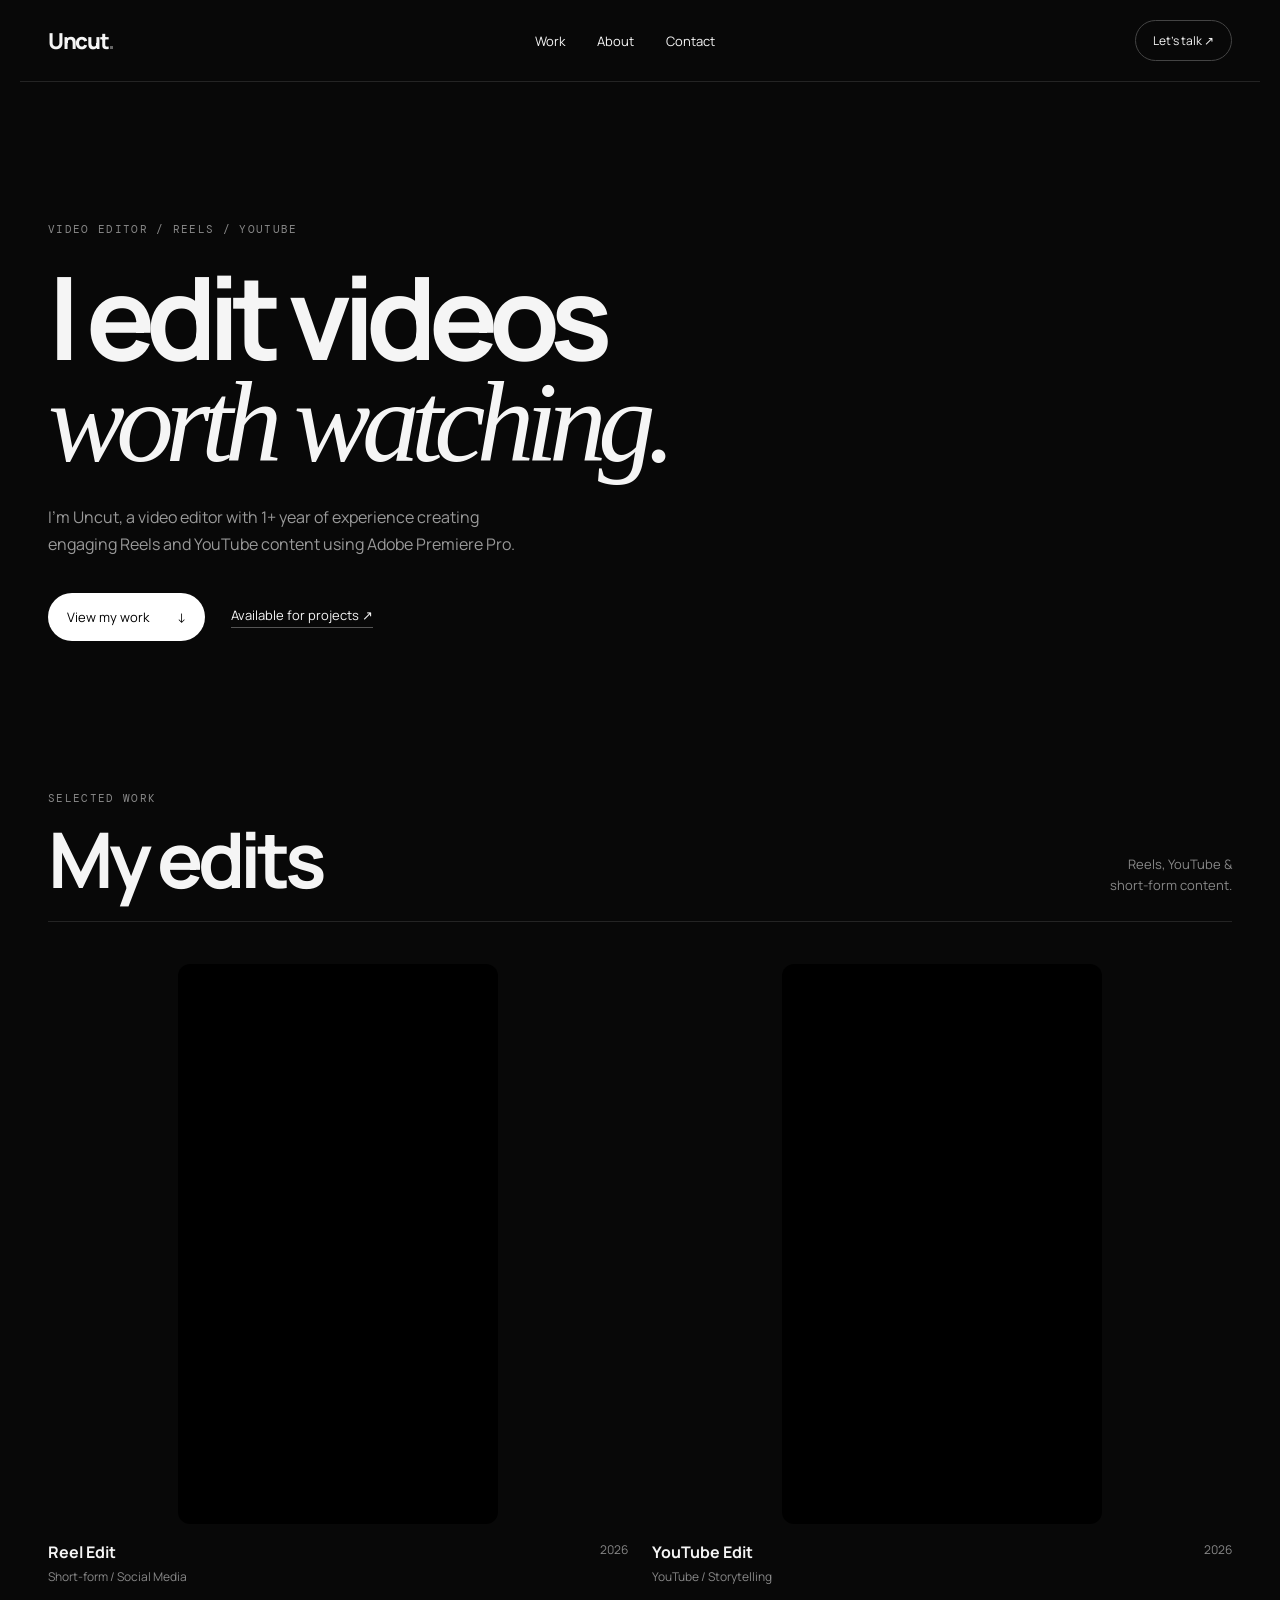
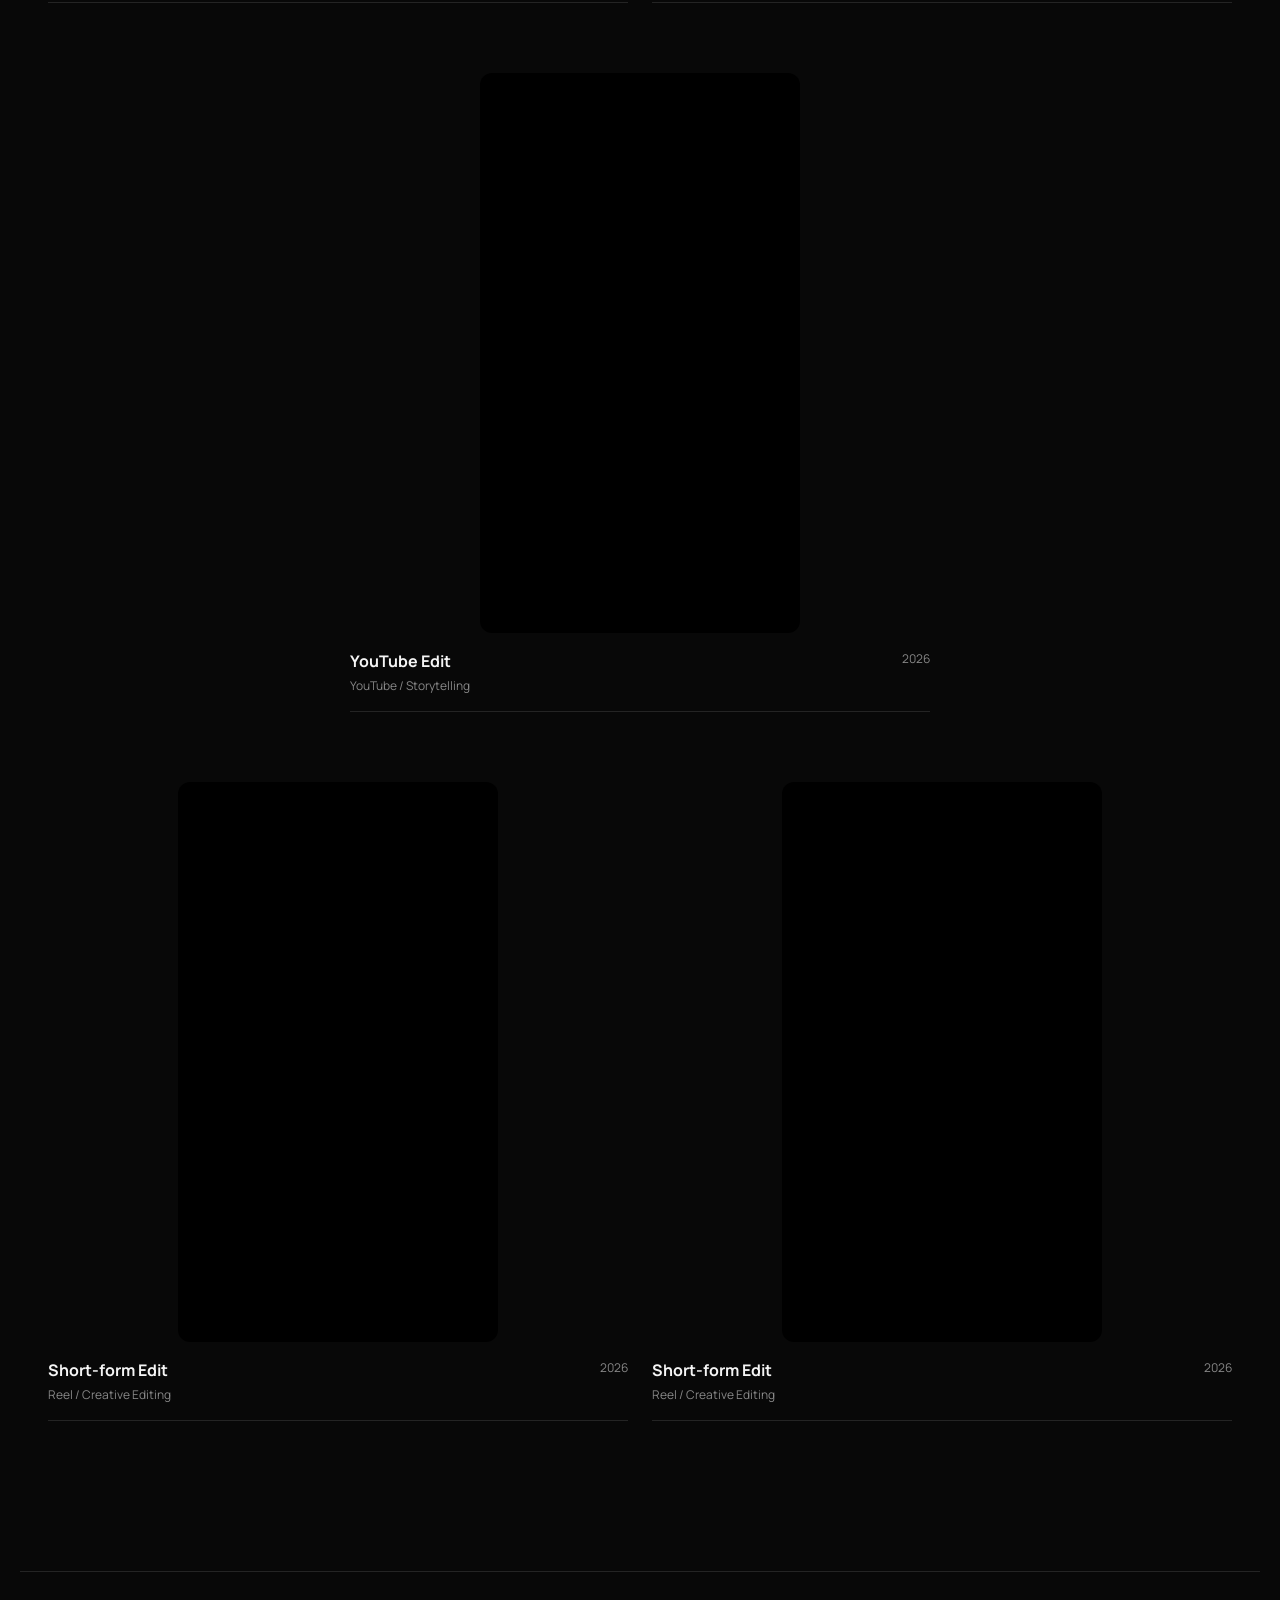
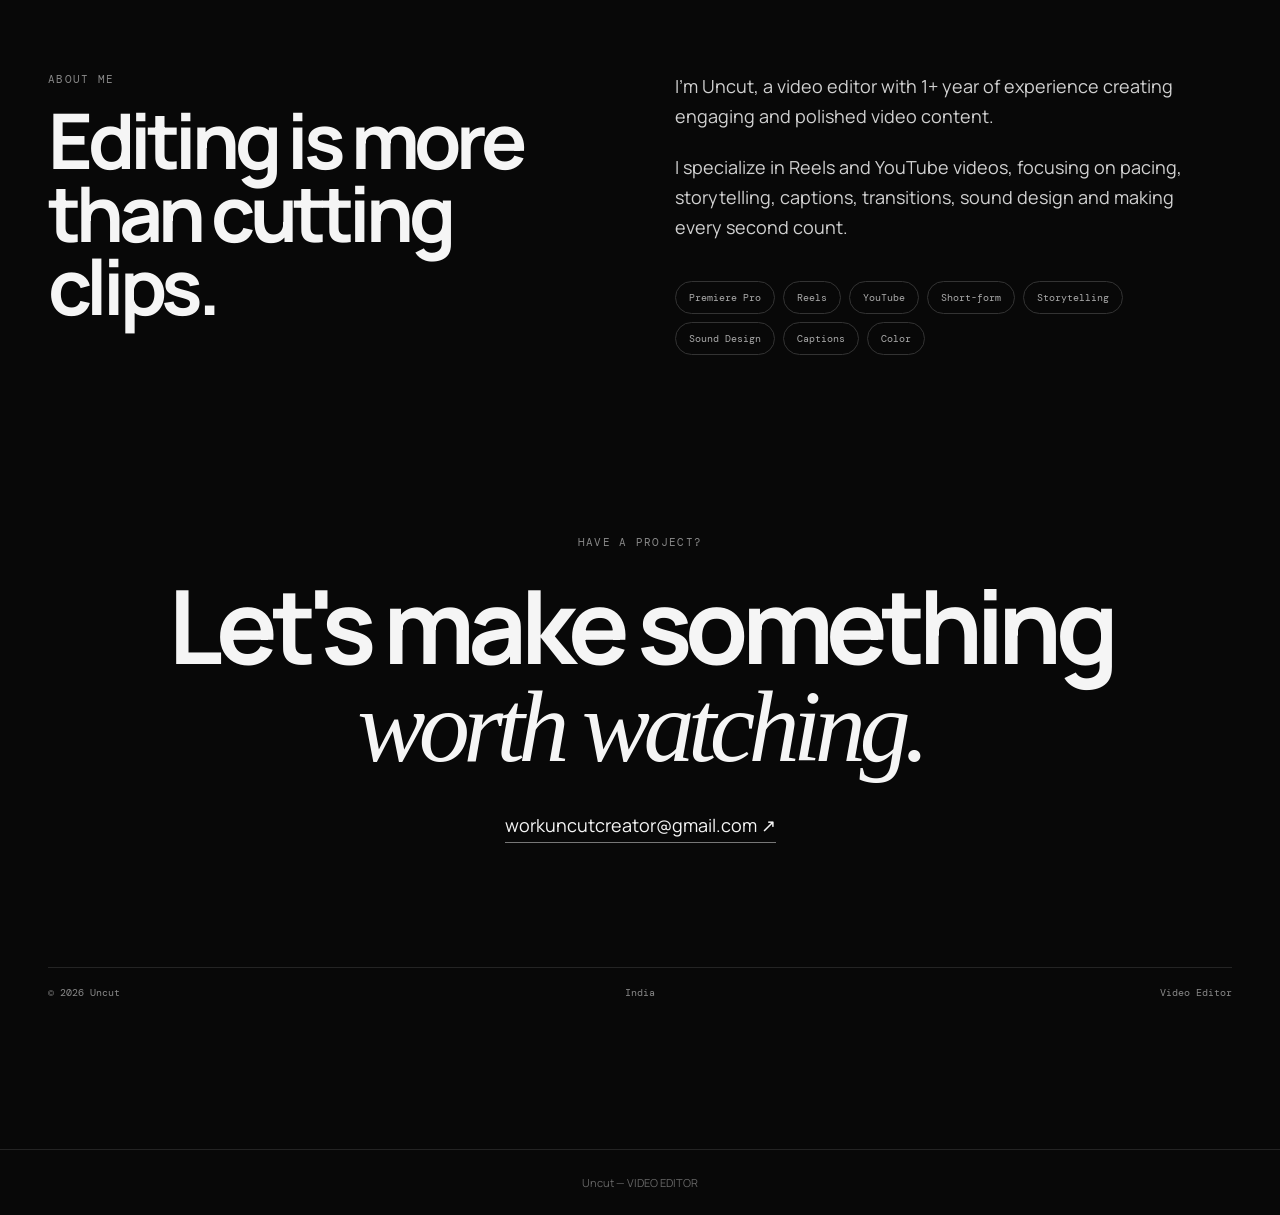
==== index.html @ a807d84c "Update index.html" ====
<!DOCTYPE html>
<html lang="en">
<head>
  <meta charset="UTF-8">
  <meta name="viewport" content="width=device-width, initial-scale=1.0">

  <meta
    name="description"
    content="Uncut — Video Editor specializing in Reels and YouTube content."
  >

  <meta name="theme-color" content="#080808">

  <title>Yash — Video Editor</title>

  <link rel="stylesheet" href="style.css">

  <!-- Fonts -->
  <link
    href="https://fonts.googleapis.com/css2?family=DM+Mono:wght@400;500&family=Manrope:wght@400;500;600;700;800&display=swap"
    rel="stylesheet"
  >
</head>

<body>

  <!-- =========================
       NAVIGATION
  ========================== -->

  <header class="nav">

    <a class="logo" href="#top">
      Uncut<span>.</span>
    </a>

    <nav>
      <a href="#work">Work</a>
      <a href="#about">About</a>
      <a href="#contact">Contact</a>
    </nav>

    <a class="nav-cta" href="#contact">
      Let's talk ↗
    </a>

  </header>


  <main id="top">

    <!-- =========================
         HERO
    ========================== -->

    <section class="hero">

      <p class="eyebrow">
        VIDEO EDITOR / REELS / YOUTUBE
      </p>

      <h1>
        I edit videos<br>
        <em>worth watching.</em>
      </h1>

      <p class="hero-copy">
        I'm Uncut, a video editor with 1+ year of experience creating
        engaging Reels and YouTube content using Adobe Premiere Pro.
      </p>

      <div class="hero-actions">

        <a class="button button-light" href="#work">
          View my work <span>↓</span>
        </a>

        <a class="text-link" href="#contact">
          Available for projects ↗
        </a>

      </div>

    </section>


    <!-- =========================
         WORK
    ========================== -->

    <section class="work" id="work">

      <div class="section-head">

        <div>
          <p class="eyebrow">
            SELECTED WORK
          </p>

          <h2>
            My edits
          </h2>
        </div>

        <p class="section-note">
          Reels, YouTube &<br>
          short-form content.
        </p>

      </div>


      <!-- PROJECT GRID -->

      <div class="projects">


        <!-- PROJECT 01 -->

        <article class="project">

          <div class="project-video">

            <iframe
              src="https://www.youtube.com/embed/XgaDNE56vc4?controls=0&modestbranding=1&rel=0&playsinline=1"
              title="YouTube Short"
              frameborder="0"
              allow="autoplay; encrypted-media; picture-in-picture"
              allowfullscreen>
            </iframe>

          </div>

          <div class="project-info">

            <div>
              <h3>Reel Edit</h3>
              <p>Short-form / Social Media</p>
            </div>

            <span>2026</span>

          </div>

        </article>


        <!-- PROJECT 02 -->

        <article class="project">

          <div class="project-video">

            <iframe
              src="https://www.youtube.com/embed/ppgjhb_GJis?controls=0&modestbranding=1&rel=0&playsinline=1"
              title="YouTube Short"
              frameborder="0"
              allow="autoplay; encrypted-media; picture-in-picture"
              allowfullscreen>
            </iframe>

          </div>

          <div class="project-info">

            <div>
              <h3>YouTube Edit</h3>
              <p>YouTube / Storytelling</p>
            </div>

            <span>2026</span>

          </div>

        </article>


        <!-- PROJECT 03 -->

        <article class="project">

          <div class="project-video">

            <iframe
              src="https://www.youtube.com/embed/ppgjhb_GJis?controls=0&modestbranding=1&rel=0&playsinline=1"
              title="YouTube Short"
              frameborder="0"
              allow="autoplay; encrypted-media; picture-in-picture"
              allowfullscreen>
            </iframe>

          </div>

          <div class="project-info">

            <div>
              <h3>YouTube Edit</h3>
              <p>YouTube / Storytelling</p>
            </div>

            <span>2026</span>

          </div>

        </article>


        <!-- PROJECT 04 -->

        <article class="project">

          <div class="project-video">

            <iframe
              src="https://www.youtube.com/embed/ppgjhb_GJis?controls=0&modestbranding=1&rel=0&playsinline=1"
              title="YouTube Short"
              frameborder="0"
              allow="autoplay; encrypted-media; picture-in-picture"
              allowfullscreen>
            </iframe>

          </div>

          <div class="project-info">

            <div>
              <h3>Short-form Edit</h3>
              <p>Reel / Creative Editing</p>
            </div>

            <span>2026</span>

          </div>

        </article>


        <!-- PROJECT 05 -->

        <article class="project">

          <div class="project-video">

            <iframe
              src="https://www.youtube.com/embed/ppgjhb_GJis?controls=0&modestbranding=1&rel=0&playsinline=1"
              title="YouTube Short"
              frameborder="0"
              allow="autoplay; encrypted-media; picture-in-picture"
              allowfullscreen>
            </iframe>

          </div>

          <div class="project-info">

            <div>
              <h3>Short-form Edit</h3>
              <p>Reel / Creative Editing</p>
            </div>

            <span>2026</span>

          </div>

        </article>


        <!--
        PROJECT 06

        Uncomment this when you have your 6th video.

        <article class="project">

          <div class="project-video">

            <iframe
              src="https://www.youtube.com/embed/YOUR_VIDEO_ID?controls=0&modestbranding=1&rel=0&playsinline=1"
              title="YouTube Short"
              frameborder="0"
              allow="autoplay; encrypted-media; picture-in-picture"
              allowfullscreen>
            </iframe>

          </div>

          <div class="project-info">

            <div>
              <h3>Short-form Edit</h3>
              <p>Reel / Creative Editing</p>
            </div>

            <span>2026</span>

          </div>

        </article>
        -->

      </div>

    </section>


    <!-- =========================
         ABOUT
    ========================== -->

    <section class="about" id="about">

      <div>

        <p class="eyebrow">
          ABOUT ME
        </p>

        <h2>
          Editing is more<br>
          than cutting clips.
        </h2>

      </div>


      <div class="about-copy">

        <p>
          I'm Uncut, a video editor with 1+ year of experience
          creating engaging and polished video content.
        </p>

        <p>
          I specialize in Reels and YouTube videos, focusing on
          pacing, storytelling, captions, transitions, sound design
          and making every second count.
        </p>

        <div class="skills">

          <span>Premiere Pro</span>
          <span>Reels</span>
          <span>YouTube</span>
          <span>Short-form</span>
          <span>Storytelling</span>
          <span>Sound Design</span>
          <span>Captions</span>
          <span>Color</span>

        </div>

      </div>

    </section>


    <!-- =========================
         CONTACT
    ========================== -->

    <section class="contact" id="contact">

      <p class="eyebrow">
        HAVE A PROJECT?
      </p>

      <h2>
        Let's make something<br>
        <em>worth watching.</em>
      </h2>

      <a
        class="email"
        href="mailto:workuncutcreator@gmail.com">
        workuncutcreator@gmail.com ↗
      </a>

      <div class="contact-bottom">

        <span>© 2026 Uncut</span>
        <span>India</span>
        <span>Video Editor</span>

      </div>

    </section>

  </main>


  <!-- =========================
       FOOTER
  ========================== -->

  <footer>
    Uncut — VIDEO EDITOR
  </footer>


  <script src="script.js"></script>

</body>
</html>
---- style.css ----
@import url('https://fonts.googleapis.com/css2?family=DM+Mono:wght@400;500&family=Manrope:wght@400;500;600;700;800&display=swap');

/* =========================
VARIABLES
========================= */
.project-video {
  width: 315px;
  height: 560px;
  border-radius: 12px;
  overflow: hidden;
}

.project-video iframe {
  width: 100%;
  height: 100%;
  border: none;
}
.short-container {
  width: 315px;
  aspect-ratio: 9 / 16;
  overflow: hidden;
  border-radius: 12px;
}

.short-container iframe {
  width: 100%;
  height: 100%;
  border: 0;
}
:root {
--bg: #080808;
--surface: #111111;
--surface-2: #171717;

--text: #f5f5f5;
--muted: #888888;

--line: #242424;

--accent: #ffffff;

--max: 1240px;
}

/* =========================
RESET
========================= */

* {
  box-sizing: border-box;
  margin: 0;
  padding: 0;
  }

html {
scroll-behavior: smooth;
}

body {
background: var(--bg);
color: var(--text);
font-family: Manrope, Arial, sans-serif;
}

a {
color: inherit;
text-decoration: none;
}

/* =========================
NAVIGATION
========================= */

.nav {
height: 82px;
max-width: var(--max);
margin: auto;

padding: 0 28px;

display: flex;
align-items: center;
justify-content: space-between;

border-bottom: 1px solid var(--line);
}

.logo {
font-weight: 800;
letter-spacing: -0.06em;
font-size: 22px;
}

.logo span {
color: #666;
}

.nav nav {
display: flex;
gap: 32px;
font-size: 13px;
}

.nav nav a,
.text-link {
transition: opacity 0.2s ease;
}

.nav nav a:hover,
.text-link:hover {
opacity: 0.5;
}
.project-video {
  width: 100%;
  max-width: 320px;
  aspect-ratio: 9 / 16;
  margin: 0 auto;
  overflow: hidden;
  background: #000;
}

.project-video iframe {
  width: 100%;
  height: 100%;
  border: 0;
  display: block;
}
.nav-cta {
border: 1px solid #444;
border-radius: 100px;

padding: 11px 17px;

font-size: 12px;

transition: all 0.25s ease;
}

.nav-cta:hover {
background: #fff;
color: #000;
}

/* =========================
HERO
========================= */

.hero {
max-width: var(--max);
margin: auto;

padding: 140px 28px 150px;
}

.eyebrow {
font: 11px "DM Mono", monospace;
letter-spacing: 0.12em;

color: var(--muted);
}

.hero h1 {
font-size: clamp(60px, 9vw, 128px);

line-height: 0.88;

letter-spacing: -0.075em;

margin: 30px 0;

max-width: 1050px;
}

em {
font-family: Georgia, serif;
font-weight: 400;
}

.hero-copy {
max-width: 500px;

color: #999;

line-height: 1.7;

font-size: 16px;
}

.hero-actions {
display: flex;
align-items: center;

gap: 26px;

margin-top: 35px;
}

.button {
display: inline-flex;

gap: 28px;

align-items: center;

padding: 15px 19px;

border-radius: 100px;

font-size: 13px;

transition: all 0.25s ease;
}

.button-light {
background: #fff;
color: #000;
}

.button-light:hover {
background: #ccc;
}

.text-link {
font-size: 13px;

border-bottom: 1px solid #555;

padding-bottom: 3px;
}

/* =========================
WORK
========================= */

.work,
.about,
.contact {
max-width: var(--max);

margin: auto;

padding: 0 28px 150px;
}

.section-head {
display: flex;

justify-content: space-between;

align-items: end;

border-bottom: 1px solid var(--line);

padding-bottom: 25px;

margin-bottom: 42px;
}

h2 {
font-size: clamp(42px, 6vw, 78px);

letter-spacing: -0.065em;

line-height: 0.95;

margin-top: 18px;
}

.section-note {
font-size: 13px;

line-height: 1.6;

color: var(--muted);

text-align: right;
}

/* =========================
PROJECT GRID
========================= */

.projects {
display: grid;

grid-template-columns: repeat(2, 1fr);

gap: 70px 24px;
}

.project:nth-child(3) {
grid-column: span 2;

width: calc(50% - 12px);

margin: auto;
}

/* =========================
VIDEO CARDS
========================= */

.project-video {
display: block;
}

.video-placeholder {
height: 430px;

position: relative;

display: flex;

align-items: flex-end;

justify-content: space-between;

padding: 20px;

color: #fff;

overflow: hidden;

background:
radial-gradient(
circle at 20% 20%,
#303030,
transparent 35%
),
linear-gradient(
135deg,
#090909,
#202020,
#0b0b0b
);

border: 1px solid #222;

transition:
transform 0.35s ease,
border-color 0.35s ease;
}

.project-video:hover .video-placeholder {
transform: scale(0.985);

border-color: #555;
}

.video-placeholder:before {
content: "";

position: absolute;

inset: 0;

background:
linear-gradient(
135deg,
transparent,
rgba(255,255,255,0.04)
);

pointer-events: none;
}

.video-placeholder > span,
.video-placeholder > b {
position: relative;

z-index: 2;

font: 10px "DM Mono", monospace;

letter-spacing: 0.12em;
}

.video-placeholder > b {
border: 1px solid #777;

padding: 8px 11px;

border-radius: 100px;

font-weight: 400;
}

.play-button {
position: absolute;

left: 50%;
top: 50%;

transform: translate(-50%, -50%);

width: 72px;
height: 72px;

display: grid;

place-items: center;

border: 1px solid #666;

border-radius: 50%;

font-size: 15px;

color: #fff;

transition:
background 0.25s ease,
color 0.25s ease,
transform 0.25s ease;
}

.project-video:hover .play-button {
background: #fff;

color: #000;

transform: translate(-50%, -50%) scale(1.08);
}

/* =========================
PROJECT INFO
========================= */

.project-info {
display: flex;

justify-content: space-between;

padding: 17px 0;

border-bottom: 1px solid var(--line);

font-size: 12px;
}

.project-info h3 {
font-size: 16px;

margin-bottom: 5px;
}

.project-info p,
.project-info > span {
color: var(--muted);
}

/* =========================
ABOUT
========================= */

.about {
border-top: 1px solid var(--line);

padding-top: 100px;

display: grid;

grid-template-columns: 1fr 1fr;

gap: 70px;
}

.about-copy {
max-width: 530px;
}

.about-copy > p {
font-size: 18px;

line-height: 1.65;

margin-bottom: 22px;

color: #d0d0d0;
}

.skills {
display: flex;

flex-wrap: wrap;

gap: 8px;

margin-top: 38px;
}

.skills span {
border: 1px solid #333;

border-radius: 100px;

padding: 9px 13px;

font: 10px "DM Mono", monospace;

color: #aaa;
}

/* =========================
CONTACT
========================= */

.contact {
padding-top: 30px;

text-align: center;
}

.contact h2 {
font-size: clamp(50px, 8vw, 105px);

margin: 28px 0 38px;
}

.email {
font-size: 18px;

border-bottom: 1px solid #777;

padding-bottom: 5px;

transition: opacity 0.2s ease;
}

.email:hover {
opacity: 0.5;
}

.contact-bottom {
margin-top: 130px;

border-top: 1px solid var(--line);

padding-top: 18px;

display: flex;

justify-content: space-between;

color: var(--muted);

font: 10px "DM Mono", monospace;
}

/* =========================
FOOTER
========================= */

footer {
text-align: center;

border-top: 1px solid var(--line);

padding: 25px;

color: #666;

font-size: 11px;
}

/* =========================
MOBILE
========================= */

@media(max-width: 700px) {

.nav {
height: 70px;

```
padding: 0 18px;
```

}

.nav nav {
display: none;
}

.nav-cta {
padding: 9px 12px;
}

.hero {
padding: 90px 18px 100px;
}

.hero h1 {
font-size: 62px;
}

.hero-copy {
font-size: 14px;
}

.hero-actions {
align-items: flex-start;

```
flex-direction: column;
```

}

.work,
.about,
.contact {
padding-left: 18px;

```
padding-right: 18px;
```

}

.section-head {
display: block;
}

.section-note {
text-align: left;

```
margin-top: 25px;
```

}

.projects {
grid-template-columns: 1fr;

```
gap: 50px;
```

}

.project:nth-child(3) {
grid-column: auto;

```
width: 100%;

margin: 0;
```

}

.video-placeholder {
height: 105vw;

```
max-height: 500px;
```

}

.about {
grid-template-columns: 1fr;

```
gap: 35px;

padding-top: 70px;
```

}

.about-copy > p {
font-size: 16px;
}

.contact-bottom {
margin-top: 90px;

```
gap: 15px;

flex-wrap: wrap;

justify-content: center;
```

}

}
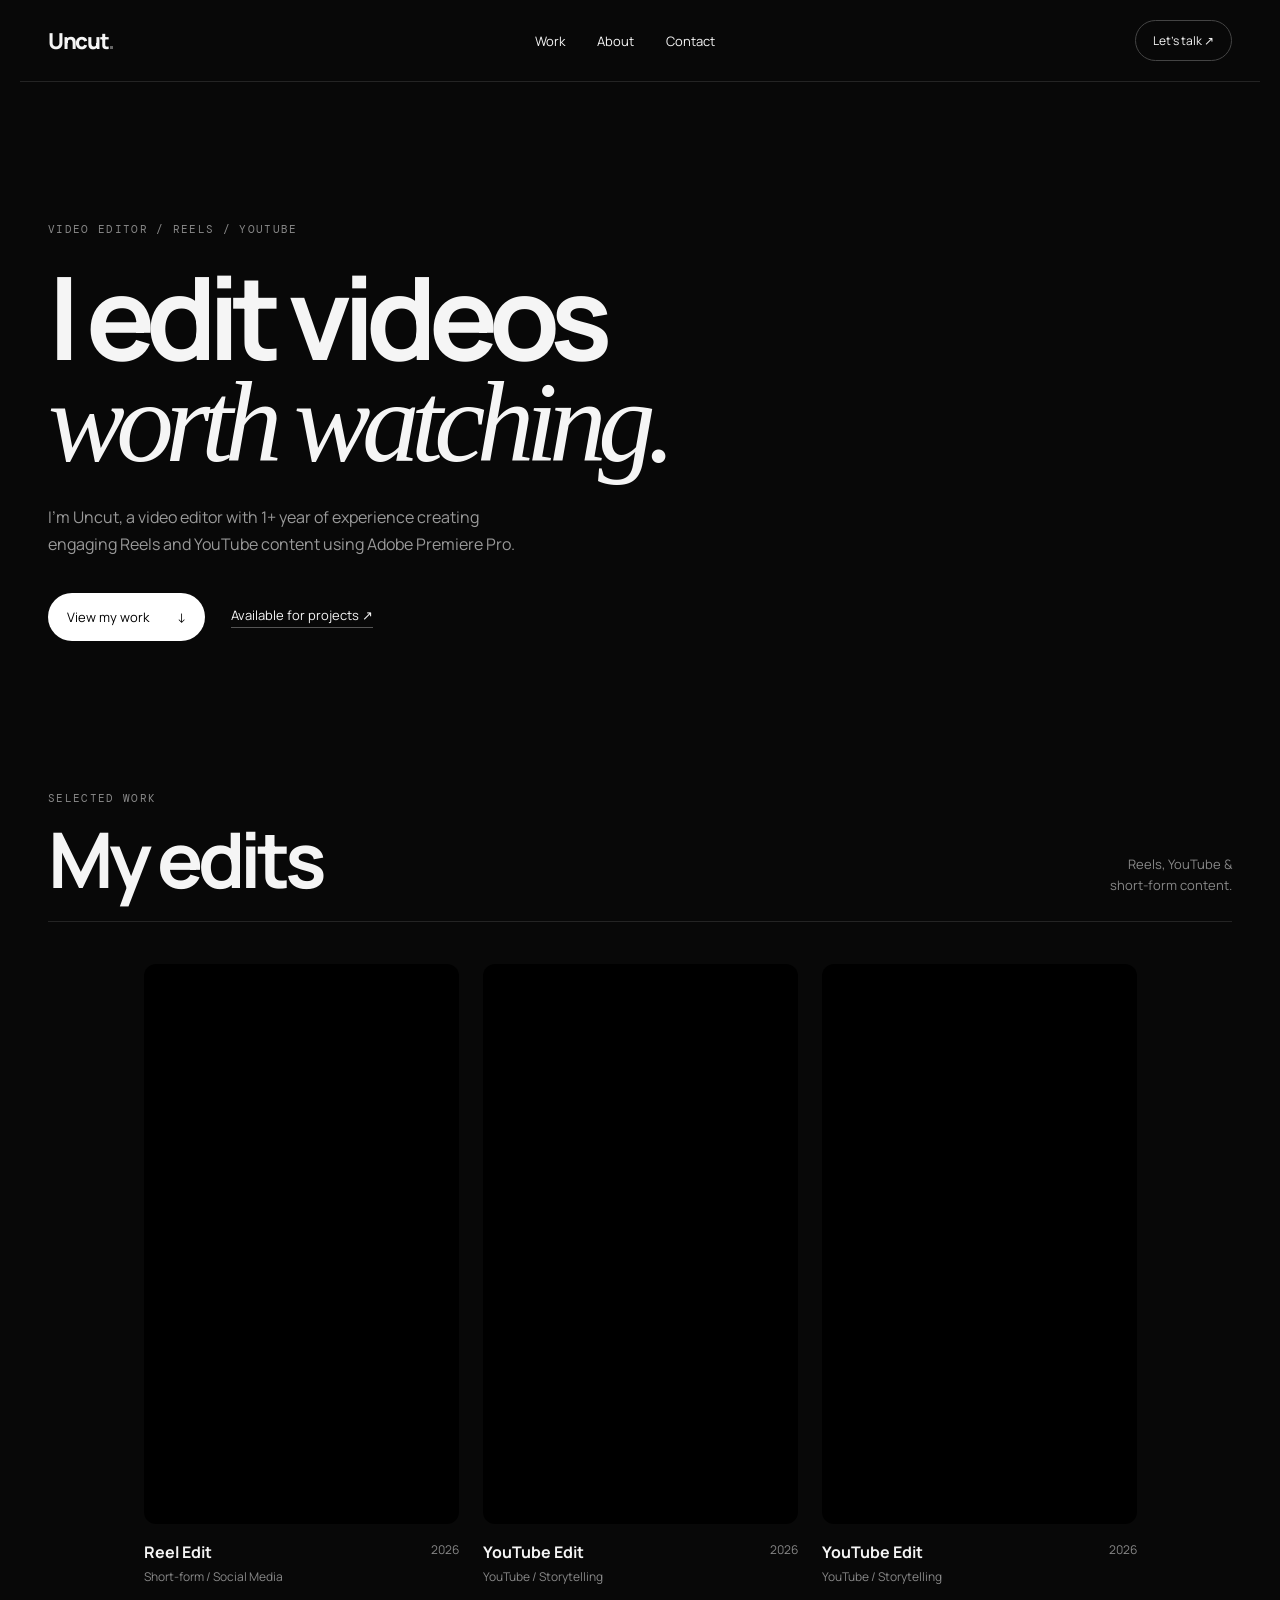
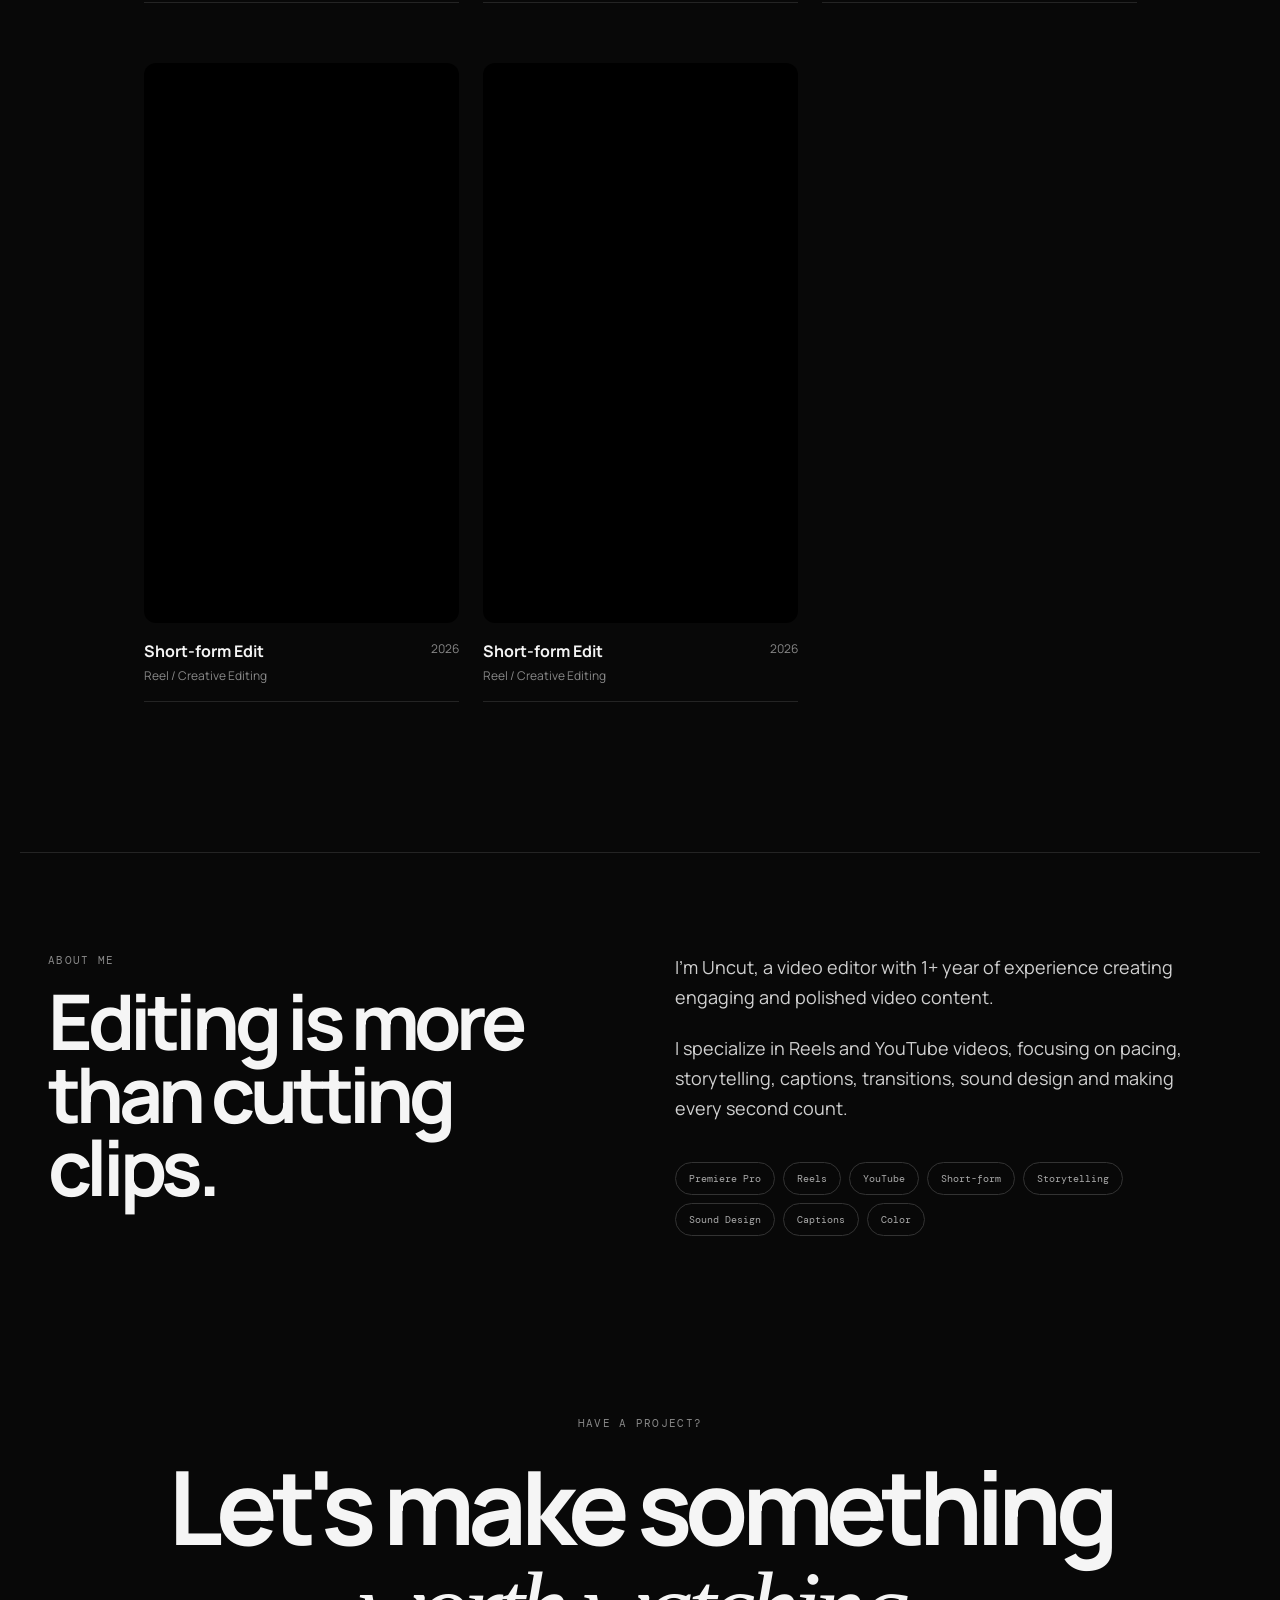
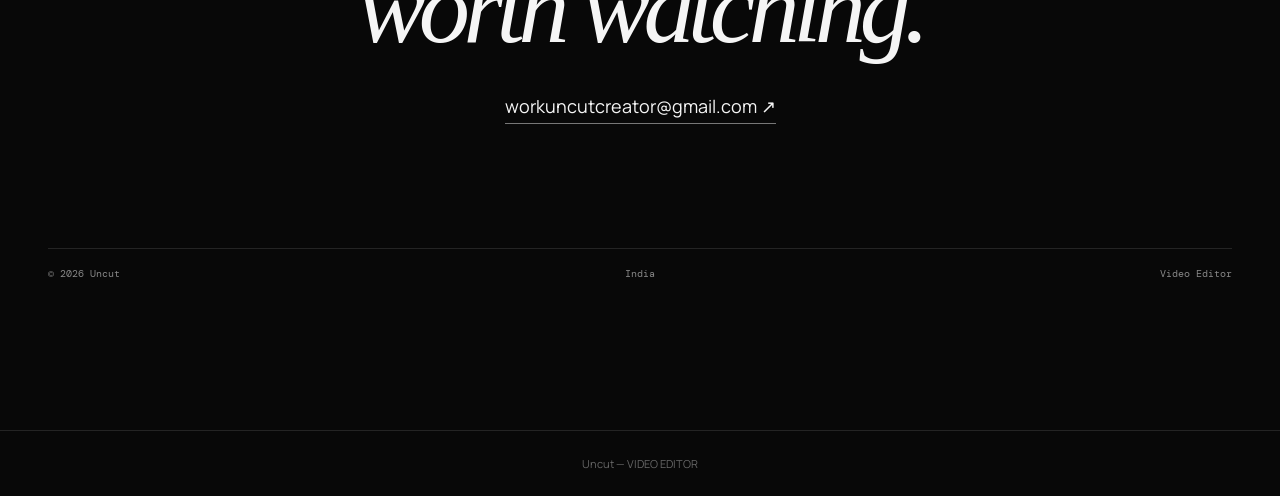
==== commit 7607fb95: "Update index.html" ====
--- a/index.html
+++ b/index.html
@@ -1,28 +1,39 @@
 <!DOCTYPE html>
 <html lang="en">
+
 <head>
+
   <meta charset="UTF-8">
-  <meta name="viewport" content="width=device-width, initial-scale=1.0">
+
+  <meta
+    name="viewport"
+    content="width=device-width, initial-scale=1.0"
+  >
 
   <meta
     name="description"
     content="Uncut — Video Editor specializing in Reels and YouTube content."
   >
 
-  <meta name="theme-color" content="#080808">
+  <meta
+    name="theme-color"
+    content="#080808"
+  >
 
   <title>Yash — Video Editor</title>
 
   <link rel="stylesheet" href="style.css">
 
-  <!-- Fonts -->
   <link
     href="https://fonts.googleapis.com/css2?family=DM+Mono:wght@400;500&family=Manrope:wght@400;500;600;700;800&display=swap"
     rel="stylesheet"
   >
+
 </head>
 
+
 <body>
+
 
   <!-- =========================
        NAVIGATION
@@ -47,7 +58,9 @@
   </header>
 
 
+
   <main id="top">
+
 
     <!-- =========================
          HERO
@@ -71,28 +84,39 @@
 
       <div class="hero-actions">
 
-        <a class="button button-light" href="#work">
+        <a
+          class="button button-light"
+          href="#work"
+        >
           View my work <span>↓</span>
         </a>
 
-        <a class="text-link" href="#contact">
+        <a
+          class="text-link"
+          href="#contact"
+        >
           Available for projects ↗
         </a>
 
       </div>
 
     </section>
+
 
 
     <!-- =========================
          WORK
     ========================== -->
 
-    <section class="work" id="work">
+    <section
+      class="work"
+      id="work"
+    >
 
       <div class="section-head">
 
         <div>
+
           <p class="eyebrow">
             SELECTED WORK
           </p>
@@ -100,6 +124,7 @@
           <h2>
             My edits
           </h2>
+
         </div>
 
         <p class="section-note">
@@ -110,7 +135,10 @@
       </div>
 
 
-      <!-- PROJECT GRID -->
+
+      <!-- =========================
+           PROJECTS
+      ========================== -->
 
       <div class="projects">
 
@@ -123,7 +151,7 @@
 
             <iframe
               src="https://www.youtube.com/embed/XgaDNE56vc4?controls=0&modestbranding=1&rel=0&playsinline=1"
-              title="YouTube Short"
+              title="Reel Edit"
               frameborder="0"
               allow="autoplay; encrypted-media; picture-in-picture"
               allowfullscreen>
@@ -134,15 +162,25 @@
           <div class="project-info">
 
             <div>
-              <h3>Reel Edit</h3>
-              <p>Short-form / Social Media</p>
+
+              <h3>
+                Reel Edit
+              </h3>
+
+              <p>
+                Short-form / Social Media
+              </p>
+
             </div>
 
-            <span>2026</span>
+            <span>
+              2026
+            </span>
 
           </div>
 
         </article>
+
 
 
         <!-- PROJECT 02 -->
@@ -153,7 +191,7 @@
 
             <iframe
               src="https://www.youtube.com/embed/ppgjhb_GJis?controls=0&modestbranding=1&rel=0&playsinline=1"
-              title="YouTube Short"
+              title="YouTube Edit"
               frameborder="0"
               allow="autoplay; encrypted-media; picture-in-picture"
               allowfullscreen>
@@ -164,15 +202,25 @@
           <div class="project-info">
 
             <div>
-              <h3>YouTube Edit</h3>
-              <p>YouTube / Storytelling</p>
+
+              <h3>
+                YouTube Edit
+              </h3>
+
+              <p>
+                YouTube / Storytelling
+              </p>
+
             </div>
 
-            <span>2026</span>
+            <span>
+              2026
+            </span>
 
           </div>
 
         </article>
+
 
 
         <!-- PROJECT 03 -->
@@ -183,7 +231,7 @@
 
             <iframe
               src="https://www.youtube.com/embed/ppgjhb_GJis?controls=0&modestbranding=1&rel=0&playsinline=1"
-              title="YouTube Short"
+              title="YouTube Edit"
               frameborder="0"
               allow="autoplay; encrypted-media; picture-in-picture"
               allowfullscreen>
@@ -194,15 +242,25 @@
           <div class="project-info">
 
             <div>
-              <h3>YouTube Edit</h3>
-              <p>YouTube / Storytelling</p>
+
+              <h3>
+                YouTube Edit
+              </h3>
+
+              <p>
+                YouTube / Storytelling
+              </p>
+
             </div>
 
-            <span>2026</span>
+            <span>
+              2026
+            </span>
 
           </div>
 
         </article>
+
 
 
         <!-- PROJECT 04 -->
@@ -213,7 +271,7 @@
 
             <iframe
               src="https://www.youtube.com/embed/ppgjhb_GJis?controls=0&modestbranding=1&rel=0&playsinline=1"
-              title="YouTube Short"
+              title="Short-form Edit"
               frameborder="0"
               allow="autoplay; encrypted-media; picture-in-picture"
               allowfullscreen>
@@ -224,15 +282,25 @@
           <div class="project-info">
 
             <div>
-              <h3>Short-form Edit</h3>
-              <p>Reel / Creative Editing</p>
+
+              <h3>
+                Short-form Edit
+              </h3>
+
+              <p>
+                Reel / Creative Editing
+              </p>
+
             </div>
 
-            <span>2026</span>
+            <span>
+              2026
+            </span>
 
           </div>
 
         </article>
+
 
 
         <!-- PROJECT 05 -->
@@ -243,7 +311,7 @@
 
             <iframe
               src="https://www.youtube.com/embed/ppgjhb_GJis?controls=0&modestbranding=1&rel=0&playsinline=1"
-              title="YouTube Short"
+              title="Short-form Edit"
               frameborder="0"
               allow="autoplay; encrypted-media; picture-in-picture"
               allowfullscreen>
@@ -254,21 +322,35 @@
           <div class="project-info">
 
             <div>
-              <h3>Short-form Edit</h3>
-              <p>Reel / Creative Editing</p>
+
+              <h3>
+                Short-form Edit
+              </h3>
+
+              <p>
+                Reel / Creative Editing
+              </p>
+
             </div>
 
-            <span>2026</span>
+            <span>
+              2026
+            </span>
 
           </div>
 
         </article>
 
 
+
+        <!-- PROJECT 06
+
+        Uncomment this entire section
+        when you add your sixth video.
+
+        -->
+
         <!--
-        PROJECT 06
-
-        Uncomment this when you have your 6th video.
 
         <article class="project">
 
@@ -276,7 +358,7 @@
 
             <iframe
               src="https://www.youtube.com/embed/YOUR_VIDEO_ID?controls=0&modestbranding=1&rel=0&playsinline=1"
-              title="YouTube Short"
+              title="Short-form Edit"
               frameborder="0"
               allow="autoplay; encrypted-media; picture-in-picture"
               allowfullscreen>
@@ -287,27 +369,42 @@
           <div class="project-info">
 
             <div>
-              <h3>Short-form Edit</h3>
-              <p>Reel / Creative Editing</p>
+
+              <h3>
+                Short-form Edit
+              </h3>
+
+              <p>
+                Reel / Creative Editing
+              </p>
+
             </div>
 
-            <span>2026</span>
+            <span>
+              2026
+            </span>
 
           </div>
 
         </article>
+
         -->
 
+
       </div>
 
     </section>
+
 
 
     <!-- =========================
          ABOUT
     ========================== -->
 
-    <section class="about" id="about">
+    <section
+      class="about"
+      id="about"
+    >
 
       <div>
 
@@ -336,29 +433,57 @@
           and making every second count.
         </p>
 
+
         <div class="skills">
 
-          <span>Premiere Pro</span>
-          <span>Reels</span>
-          <span>YouTube</span>
-          <span>Short-form</span>
-          <span>Storytelling</span>
-          <span>Sound Design</span>
-          <span>Captions</span>
-          <span>Color</span>
+          <span>
+            Premiere Pro
+          </span>
+
+          <span>
+            Reels
+          </span>
+
+          <span>
+            YouTube
+          </span>
+
+          <span>
+            Short-form
+          </span>
+
+          <span>
+            Storytelling
+          </span>
+
+          <span>
+            Sound Design
+          </span>
+
+          <span>
+            Captions
+          </span>
+
+          <span>
+            Color
+          </span>
 
         </div>
 
       </div>
 
     </section>
+
 
 
     <!-- =========================
          CONTACT
     ========================== -->
 
-    <section class="contact" id="contact">
+    <section
+      class="contact"
+      id="contact"
+    >
 
       <p class="eyebrow">
         HAVE A PROJECT?
@@ -371,21 +496,32 @@
 
       <a
         class="email"
-        href="mailto:workuncutcreator@gmail.com">
+        href="mailto:workuncutcreator@gmail.com"
+      >
         workuncutcreator@gmail.com ↗
       </a>
 
+
       <div class="contact-bottom">
 
-        <span>© 2026 Uncut</span>
-        <span>India</span>
-        <span>Video Editor</span>
+        <span>
+          © 2026 Uncut
+        </span>
+
+        <span>
+          India
+        </span>
+
+        <span>
+          Video Editor
+        </span>
 
       </div>
 
     </section>
 
   </main>
+
 
 
   <!-- =========================
@@ -400,4 +536,5 @@
   <script src="script.js"></script>
 
 </body>
+
 </html>
--- a/style.css
+++ b/style.css
@@ -1,691 +1,596 @@
 @import url('https://fonts.googleapis.com/css2?family=DM+Mono:wght@400;500&family=Manrope:wght@400;500;600;700;800&display=swap');
 
-/* =========================
-VARIABLES
-========================= */
-.project-video {
-  width: 315px;
-  height: 560px;
-  border-radius: 12px;
-  overflow: hidden;
-}
-
-.project-video iframe {
-  width: 100%;
-  height: 100%;
-  border: none;
-}
-.short-container {
-  width: 315px;
-  aspect-ratio: 9 / 16;
-  overflow: hidden;
-  border-radius: 12px;
-}
-
-.short-container iframe {
-  width: 100%;
-  height: 100%;
-  border: 0;
-}
+
+/* =========================
+   VARIABLES
+========================= */
+
 :root {
---bg: #080808;
---surface: #111111;
---surface-2: #171717;
-
---text: #f5f5f5;
---muted: #888888;
-
---line: #242424;
-
---accent: #ffffff;
-
---max: 1240px;
-}
-
-/* =========================
-RESET
+  --bg: #080808;
+  --surface: #111111;
+  --surface-2: #171717;
+
+  --text: #f5f5f5;
+  --muted: #888888;
+
+  --line: #242424;
+
+  --accent: #ffffff;
+
+  --max: 1240px;
+}
+
+
+/* =========================
+   RESET
 ========================= */
 
 * {
   box-sizing: border-box;
   margin: 0;
   padding: 0;
-  }
+}
 
 html {
-scroll-behavior: smooth;
+  scroll-behavior: smooth;
 }
 
 body {
-background: var(--bg);
-color: var(--text);
-font-family: Manrope, Arial, sans-serif;
+  background: var(--bg);
+  color: var(--text);
+  font-family: Manrope, Arial, sans-serif;
 }
 
 a {
-color: inherit;
-text-decoration: none;
-}
-
-/* =========================
-NAVIGATION
+  color: inherit;
+  text-decoration: none;
+}
+
+
+/* =========================
+   NAVIGATION
 ========================= */
 
 .nav {
-height: 82px;
-max-width: var(--max);
-margin: auto;
-
-padding: 0 28px;
-
-display: flex;
-align-items: center;
-justify-content: space-between;
-
-border-bottom: 1px solid var(--line);
+  height: 82px;
+  max-width: var(--max);
+  margin: auto;
+
+  padding: 0 28px;
+
+  display: flex;
+  align-items: center;
+  justify-content: space-between;
+
+  border-bottom: 1px solid var(--line);
 }
 
 .logo {
-font-weight: 800;
-letter-spacing: -0.06em;
-font-size: 22px;
+  font-weight: 800;
+  letter-spacing: -0.06em;
+  font-size: 22px;
 }
 
 .logo span {
-color: #666;
+  color: #666;
 }
 
 .nav nav {
-display: flex;
-gap: 32px;
-font-size: 13px;
+  display: flex;
+  gap: 32px;
+  font-size: 13px;
 }
 
 .nav nav a,
 .text-link {
-transition: opacity 0.2s ease;
+  transition: opacity 0.2s ease;
 }
 
 .nav nav a:hover,
 .text-link:hover {
-opacity: 0.5;
-}
-.project-video {
-  width: 100%;
-  max-width: 320px;
-  aspect-ratio: 9 / 16;
-  margin: 0 auto;
-  overflow: hidden;
-  background: #000;
-}
-
-.project-video iframe {
-  width: 100%;
-  height: 100%;
-  border: 0;
-  display: block;
-}
+  opacity: 0.5;
+}
+
 .nav-cta {
-border: 1px solid #444;
-border-radius: 100px;
-
-padding: 11px 17px;
-
-font-size: 12px;
-
-transition: all 0.25s ease;
+  border: 1px solid #444;
+  border-radius: 100px;
+
+  padding: 11px 17px;
+
+  font-size: 12px;
+
+  transition: all 0.25s ease;
 }
 
 .nav-cta:hover {
-background: #fff;
-color: #000;
-}
-
-/* =========================
-HERO
+  background: #fff;
+  color: #000;
+}
+
+
+/* =========================
+   HERO
 ========================= */
 
 .hero {
-max-width: var(--max);
-margin: auto;
-
-padding: 140px 28px 150px;
+  max-width: var(--max);
+  margin: auto;
+
+  padding: 140px 28px 150px;
 }
 
 .eyebrow {
-font: 11px "DM Mono", monospace;
-letter-spacing: 0.12em;
-
-color: var(--muted);
+  font: 11px "DM Mono", monospace;
+  letter-spacing: 0.12em;
+
+  color: var(--muted);
 }
 
 .hero h1 {
-font-size: clamp(60px, 9vw, 128px);
-
-line-height: 0.88;
-
-letter-spacing: -0.075em;
-
-margin: 30px 0;
-
-max-width: 1050px;
+  font-size: clamp(60px, 9vw, 128px);
+
+  line-height: 0.88;
+
+  letter-spacing: -0.075em;
+
+  margin: 30px 0;
+
+  max-width: 1050px;
 }
 
 em {
-font-family: Georgia, serif;
-font-weight: 400;
+  font-family: Georgia, serif;
+  font-weight: 400;
 }
 
 .hero-copy {
-max-width: 500px;
-
-color: #999;
-
-line-height: 1.7;
-
-font-size: 16px;
+  max-width: 500px;
+
+  color: #999;
+
+  line-height: 1.7;
+
+  font-size: 16px;
 }
 
 .hero-actions {
-display: flex;
-align-items: center;
-
-gap: 26px;
-
-margin-top: 35px;
+  display: flex;
+  align-items: center;
+
+  gap: 26px;
+
+  margin-top: 35px;
 }
 
 .button {
-display: inline-flex;
-
-gap: 28px;
-
-align-items: center;
-
-padding: 15px 19px;
-
-border-radius: 100px;
-
-font-size: 13px;
-
-transition: all 0.25s ease;
+  display: inline-flex;
+
+  gap: 28px;
+
+  align-items: center;
+
+  padding: 15px 19px;
+
+  border-radius: 100px;
+
+  font-size: 13px;
+
+  transition: all 0.25s ease;
 }
 
 .button-light {
-background: #fff;
-color: #000;
+  background: #fff;
+  color: #000;
 }
 
 .button-light:hover {
-background: #ccc;
+  background: #ccc;
 }
 
 .text-link {
-font-size: 13px;
-
-border-bottom: 1px solid #555;
-
-padding-bottom: 3px;
-}
-
-/* =========================
-WORK
+  font-size: 13px;
+
+  border-bottom: 1px solid #555;
+
+  padding-bottom: 3px;
+}
+
+
+/* =========================
+   WORK
 ========================= */
 
 .work,
 .about,
 .contact {
-max-width: var(--max);
-
-margin: auto;
-
-padding: 0 28px 150px;
+  max-width: var(--max);
+
+  margin: auto;
+
+  padding: 0 28px 150px;
 }
 
 .section-head {
-display: flex;
-
-justify-content: space-between;
-
-align-items: end;
-
-border-bottom: 1px solid var(--line);
-
-padding-bottom: 25px;
-
-margin-bottom: 42px;
+  display: flex;
+
+  justify-content: space-between;
+
+  align-items: end;
+
+  border-bottom: 1px solid var(--line);
+
+  padding-bottom: 25px;
+
+  margin-bottom: 42px;
 }
 
 h2 {
-font-size: clamp(42px, 6vw, 78px);
-
-letter-spacing: -0.065em;
-
-line-height: 0.95;
-
-margin-top: 18px;
+  font-size: clamp(42px, 6vw, 78px);
+
+  letter-spacing: -0.065em;
+
+  line-height: 0.95;
+
+  margin-top: 18px;
 }
 
 .section-note {
-font-size: 13px;
-
-line-height: 1.6;
-
-color: var(--muted);
-
-text-align: right;
-}
-
-/* =========================
-PROJECT GRID
-========================= */
+  font-size: 13px;
+
+  line-height: 1.6;
+
+  color: var(--muted);
+
+  text-align: right;
+}
+
+
+/* =========================
+   PROJECT GRID
+========================= */
+
+/*
+   DESKTOP
+
+   5 VIDEOS:
+
+        1       2       3
+
+           4       5
+
+
+   6 VIDEOS:
+
+        1       2       3
+
+        4       5       6
+*/
 
 .projects {
-display: grid;
-
-grid-template-columns: repeat(2, 1fr);
-
-gap: 70px 24px;
-}
-
-.project:nth-child(3) {
-grid-column: span 2;
-
-width: calc(50% - 12px);
-
-margin: auto;
-}
-
-/* =========================
-VIDEO CARDS
+  display: grid;
+
+  grid-template-columns: repeat(3, 315px);
+
+  justify-content: center;
+
+  gap: 60px 24px;
+
+  align-items: start;
+}
+
+
+/* =========================
+   PROJECT
+========================= */
+
+.project {
+  width: 315px;
+  min-width: 0;
+}
+
+
+/* =========================
+   YOUTUBE SHORT VIDEO
 ========================= */
 
 .project-video {
-display: block;
-}
-
-.video-placeholder {
-height: 430px;
-
-position: relative;
-
-display: flex;
-
-align-items: flex-end;
-
-justify-content: space-between;
-
-padding: 20px;
-
-color: #fff;
-
-overflow: hidden;
-
-background:
-radial-gradient(
-circle at 20% 20%,
-#303030,
-transparent 35%
-),
-linear-gradient(
-135deg,
-#090909,
-#202020,
-#0b0b0b
-);
-
-border: 1px solid #222;
-
-transition:
-transform 0.35s ease,
-border-color 0.35s ease;
-}
-
-.project-video:hover .video-placeholder {
-transform: scale(0.985);
-
-border-color: #555;
-}
-
-.video-placeholder:before {
-content: "";
-
-position: absolute;
-
-inset: 0;
-
-background:
-linear-gradient(
-135deg,
-transparent,
-rgba(255,255,255,0.04)
-);
-
-pointer-events: none;
-}
-
-.video-placeholder > span,
-.video-placeholder > b {
-position: relative;
-
-z-index: 2;
-
-font: 10px "DM Mono", monospace;
-
-letter-spacing: 0.12em;
-}
-
-.video-placeholder > b {
-border: 1px solid #777;
-
-padding: 8px 11px;
-
-border-radius: 100px;
-
-font-weight: 400;
-}
-
-.play-button {
-position: absolute;
-
-left: 50%;
-top: 50%;
-
-transform: translate(-50%, -50%);
-
-width: 72px;
-height: 72px;
-
-display: grid;
-
-place-items: center;
-
-border: 1px solid #666;
-
-border-radius: 50%;
-
-font-size: 15px;
-
-color: #fff;
-
-transition:
-background 0.25s ease,
-color 0.25s ease,
-transform 0.25s ease;
-}
-
-.project-video:hover .play-button {
-background: #fff;
-
-color: #000;
-
-transform: translate(-50%, -50%) scale(1.08);
-}
-
-/* =========================
-PROJECT INFO
+  width: 315px;
+
+  height: 560px;
+
+  margin: 0 auto;
+
+  overflow: hidden;
+
+  background: #000;
+
+  border-radius: 12px;
+}
+
+.project-video iframe {
+  width: 100%;
+
+  height: 100%;
+
+  display: block;
+
+  border: 0;
+}
+
+
+/* =========================
+   PROJECT INFO
 ========================= */
 
 .project-info {
-display: flex;
-
-justify-content: space-between;
-
-padding: 17px 0;
-
-border-bottom: 1px solid var(--line);
-
-font-size: 12px;
+  display: flex;
+
+  justify-content: space-between;
+
+  padding: 17px 0;
+
+  border-bottom: 1px solid var(--line);
+
+  font-size: 12px;
 }
 
 .project-info h3 {
-font-size: 16px;
-
-margin-bottom: 5px;
+  font-size: 16px;
+
+  margin-bottom: 5px;
 }
 
 .project-info p,
 .project-info > span {
-color: var(--muted);
-}
-
-/* =========================
-ABOUT
+  color: var(--muted);
+}
+
+
+/* =========================
+   ABOUT
 ========================= */
 
 .about {
-border-top: 1px solid var(--line);
-
-padding-top: 100px;
-
-display: grid;
-
-grid-template-columns: 1fr 1fr;
-
-gap: 70px;
+  border-top: 1px solid var(--line);
+
+  padding-top: 100px;
+
+  display: grid;
+
+  grid-template-columns: 1fr 1fr;
+
+  gap: 70px;
 }
 
 .about-copy {
-max-width: 530px;
+  max-width: 530px;
 }
 
 .about-copy > p {
-font-size: 18px;
-
-line-height: 1.65;
-
-margin-bottom: 22px;
-
-color: #d0d0d0;
+  font-size: 18px;
+
+  line-height: 1.65;
+
+  margin-bottom: 22px;
+
+  color: #d0d0d0;
 }
 
 .skills {
-display: flex;
-
-flex-wrap: wrap;
-
-gap: 8px;
-
-margin-top: 38px;
+  display: flex;
+
+  flex-wrap: wrap;
+
+  gap: 8px;
+
+  margin-top: 38px;
 }
 
 .skills span {
-border: 1px solid #333;
-
-border-radius: 100px;
-
-padding: 9px 13px;
-
-font: 10px "DM Mono", monospace;
-
-color: #aaa;
-}
-
-/* =========================
-CONTACT
+  border: 1px solid #333;
+
+  border-radius: 100px;
+
+  padding: 9px 13px;
+
+  font: 10px "DM Mono", monospace;
+
+  color: #aaa;
+}
+
+
+/* =========================
+   CONTACT
 ========================= */
 
 .contact {
-padding-top: 30px;
-
-text-align: center;
+  padding-top: 30px;
+
+  text-align: center;
 }
 
 .contact h2 {
-font-size: clamp(50px, 8vw, 105px);
-
-margin: 28px 0 38px;
+  font-size: clamp(50px, 8vw, 105px);
+
+  margin: 28px 0 38px;
 }
 
 .email {
-font-size: 18px;
-
-border-bottom: 1px solid #777;
-
-padding-bottom: 5px;
-
-transition: opacity 0.2s ease;
+  font-size: 18px;
+
+  border-bottom: 1px solid #777;
+
+  padding-bottom: 5px;
+
+  transition: opacity 0.2s ease;
 }
 
 .email:hover {
-opacity: 0.5;
+  opacity: 0.5;
 }
 
 .contact-bottom {
-margin-top: 130px;
-
-border-top: 1px solid var(--line);
-
-padding-top: 18px;
-
-display: flex;
-
-justify-content: space-between;
-
-color: var(--muted);
-
-font: 10px "DM Mono", monospace;
-}
-
-/* =========================
-FOOTER
+  margin-top: 130px;
+
+  border-top: 1px solid var(--line);
+
+  padding-top: 18px;
+
+  display: flex;
+
+  justify-content: space-between;
+
+  color: var(--muted);
+
+  font: 10px "DM Mono", monospace;
+}
+
+
+/* =========================
+   FOOTER
 ========================= */
 
 footer {
-text-align: center;
-
-border-top: 1px solid var(--line);
-
-padding: 25px;
-
-color: #666;
-
-font-size: 11px;
-}
-
-/* =========================
-MOBILE
-========================= */
-
-@media(max-width: 700px) {
-
-.nav {
-height: 70px;
-
-```
-padding: 0 18px;
-```
-
-}
-
-.nav nav {
-display: none;
-}
-
-.nav-cta {
-padding: 9px 12px;
-}
-
-.hero {
-padding: 90px 18px 100px;
-}
-
-.hero h1 {
-font-size: 62px;
-}
-
-.hero-copy {
-font-size: 14px;
-}
-
-.hero-actions {
-align-items: flex-start;
-
-```
-flex-direction: column;
-```
-
-}
-
-.work,
-.about,
-.contact {
-padding-left: 18px;
-
-```
-padding-right: 18px;
-```
-
-}
-
-.section-head {
-display: block;
-}
-
-.section-note {
-text-align: left;
-
-```
-margin-top: 25px;
-```
-
-}
-
-.projects {
-grid-template-columns: 1fr;
-
-```
-gap: 50px;
-```
-
-}
-
-.project:nth-child(3) {
-grid-column: auto;
-
-```
-width: 100%;
-
-margin: 0;
-```
-
-}
-
-.video-placeholder {
-height: 105vw;
-
-```
-max-height: 500px;
-```
-
-}
-
-.about {
-grid-template-columns: 1fr;
-
-```
-gap: 35px;
-
-padding-top: 70px;
-```
-
-}
-
-.about-copy > p {
-font-size: 16px;
-}
-
-.contact-bottom {
-margin-top: 90px;
-
-```
-gap: 15px;
-
-flex-wrap: wrap;
-
-justify-content: center;
-```
-
-}
-
-}
+  text-align: center;
+
+  border-top: 1px solid var(--line);
+
+  padding: 25px;
+
+  color: #666;
+
+  font-size: 11px;
+}
+
+
+/* =========================
+   TABLET
+========================= */
+
+@media (max-width: 1100px) {
+
+  .projects {
+    grid-template-columns: repeat(2, 315px);
+
+    justify-content: center;
+
+    gap: 50px 24px;
+  }
+
+}
+
+
+/* =========================
+   MOBILE
+========================= */
+
+@media (max-width: 700px) {
+
+  /* NAV */
+
+  .nav {
+    height: 70px;
+
+    padding: 0 18px;
+  }
+
+  .nav nav {
+    display: none;
+  }
+
+  .nav-cta {
+    padding: 9px 12px;
+  }
+
+
+  /* HERO */
+
+  .hero {
+    padding: 90px 18px 100px;
+  }
+
+  .hero h1 {
+    font-size: 62px;
+  }
+
+  .hero-copy {
+    font-size: 14px;
+  }
+
+  .hero-actions {
+    align-items: flex-start;
+
+    flex-direction: column;
+  }
+
+
+  /* WORK */
+
+  .work,
+  .about,
+  .contact {
+    padding-left: 18px;
+
+    padding-right: 18px;
+  }
+
+  .section-head {
+    display: block;
+  }
+
+  .section-note {
+    text-align: left;
+
+    margin-top: 25px;
+  }
+
+
+  /* PROJECTS */
+
+  .projects {
+    grid-template-columns: 315px;
+
+    justify-content: center;
+
+    gap: 50px;
+  }
+
+  .project {
+    width: 315px;
+  }
+
+  .project-video {
+    width: 315px;
+
+    height: 560px;
+  }
+
+
+  /* ABOUT */
+
+  .about {
+    grid-template-columns: 1fr;
+
+    gap: 35px;
+
+    padding-top: 70px;
+  }
+
+  .about-copy > p {
+    font-size: 16px;
+  }
+
+
+  /* CONTACT */
+
+  .contact-bottom {
+    margin-top: 90px;
+
+    gap: 15px;
+
+    flex-wrap: wrap;
+
+    justify-content: center;
+  }
+
+}
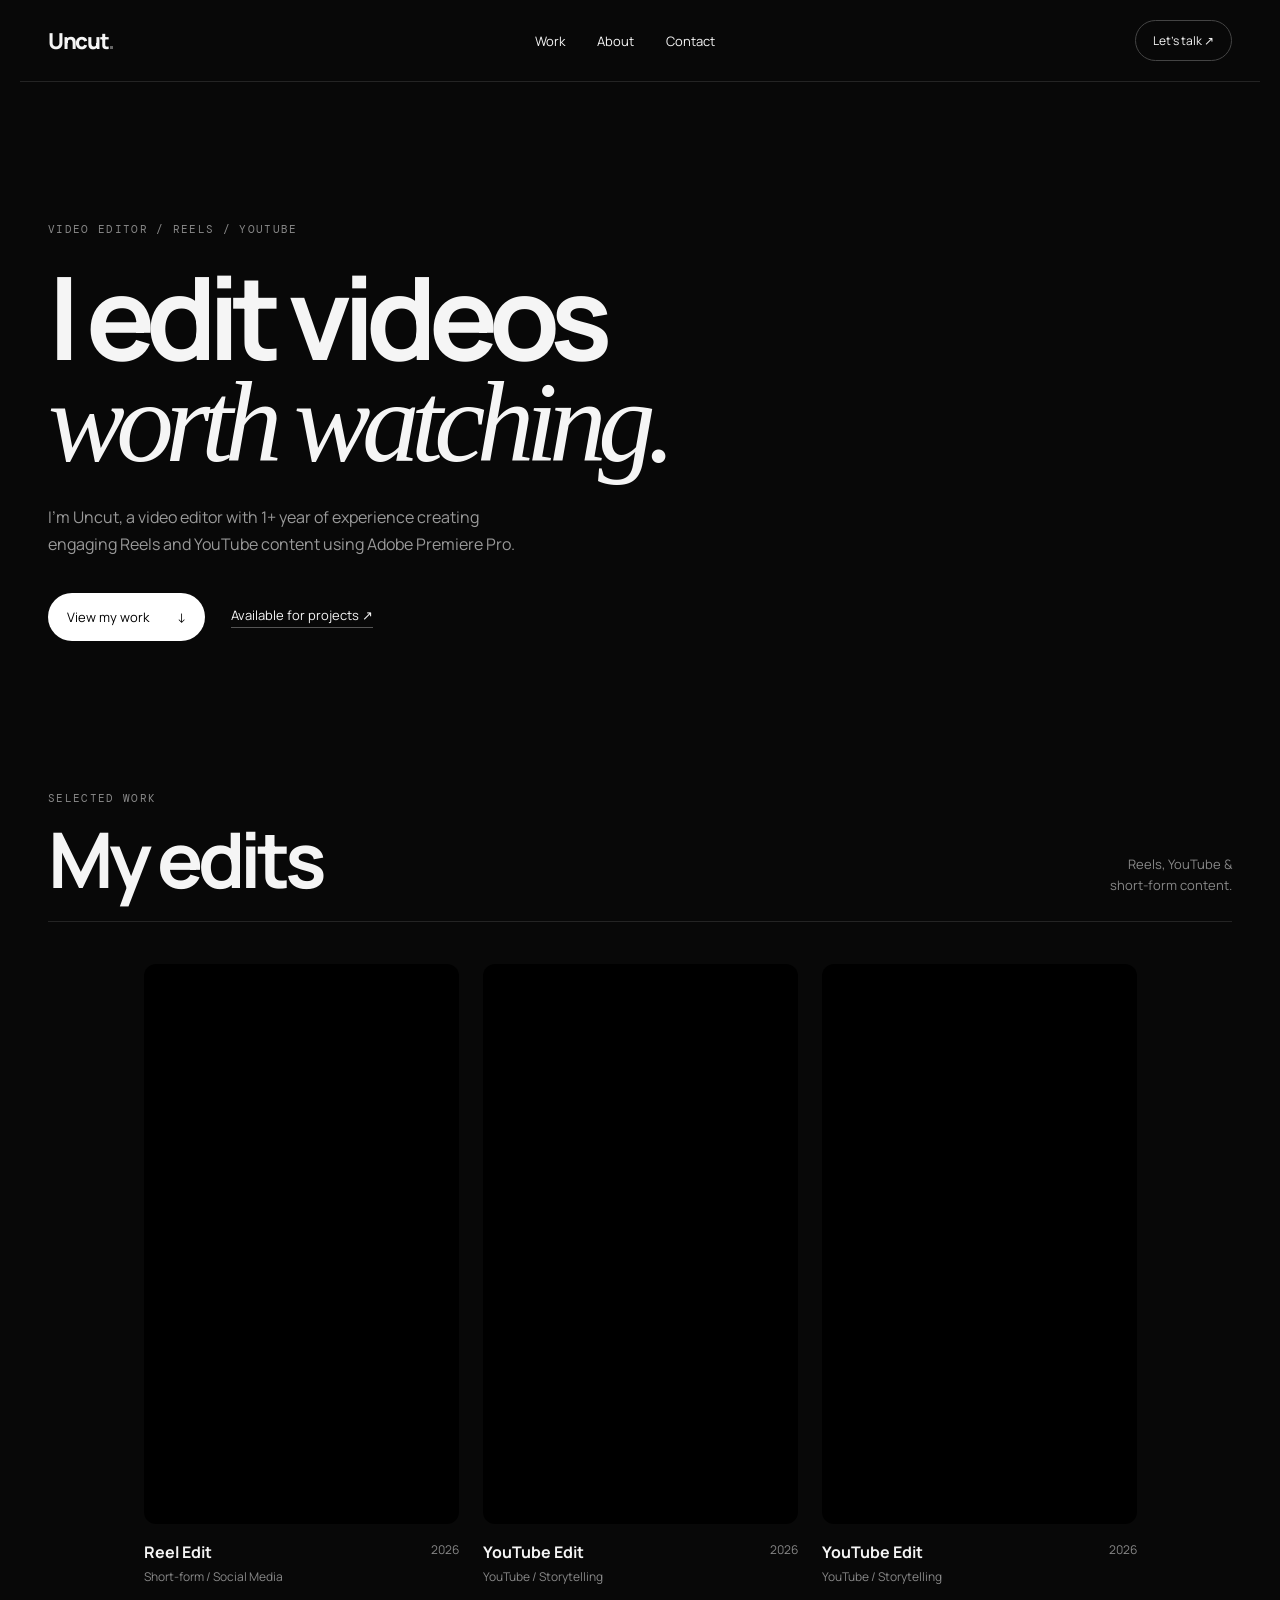
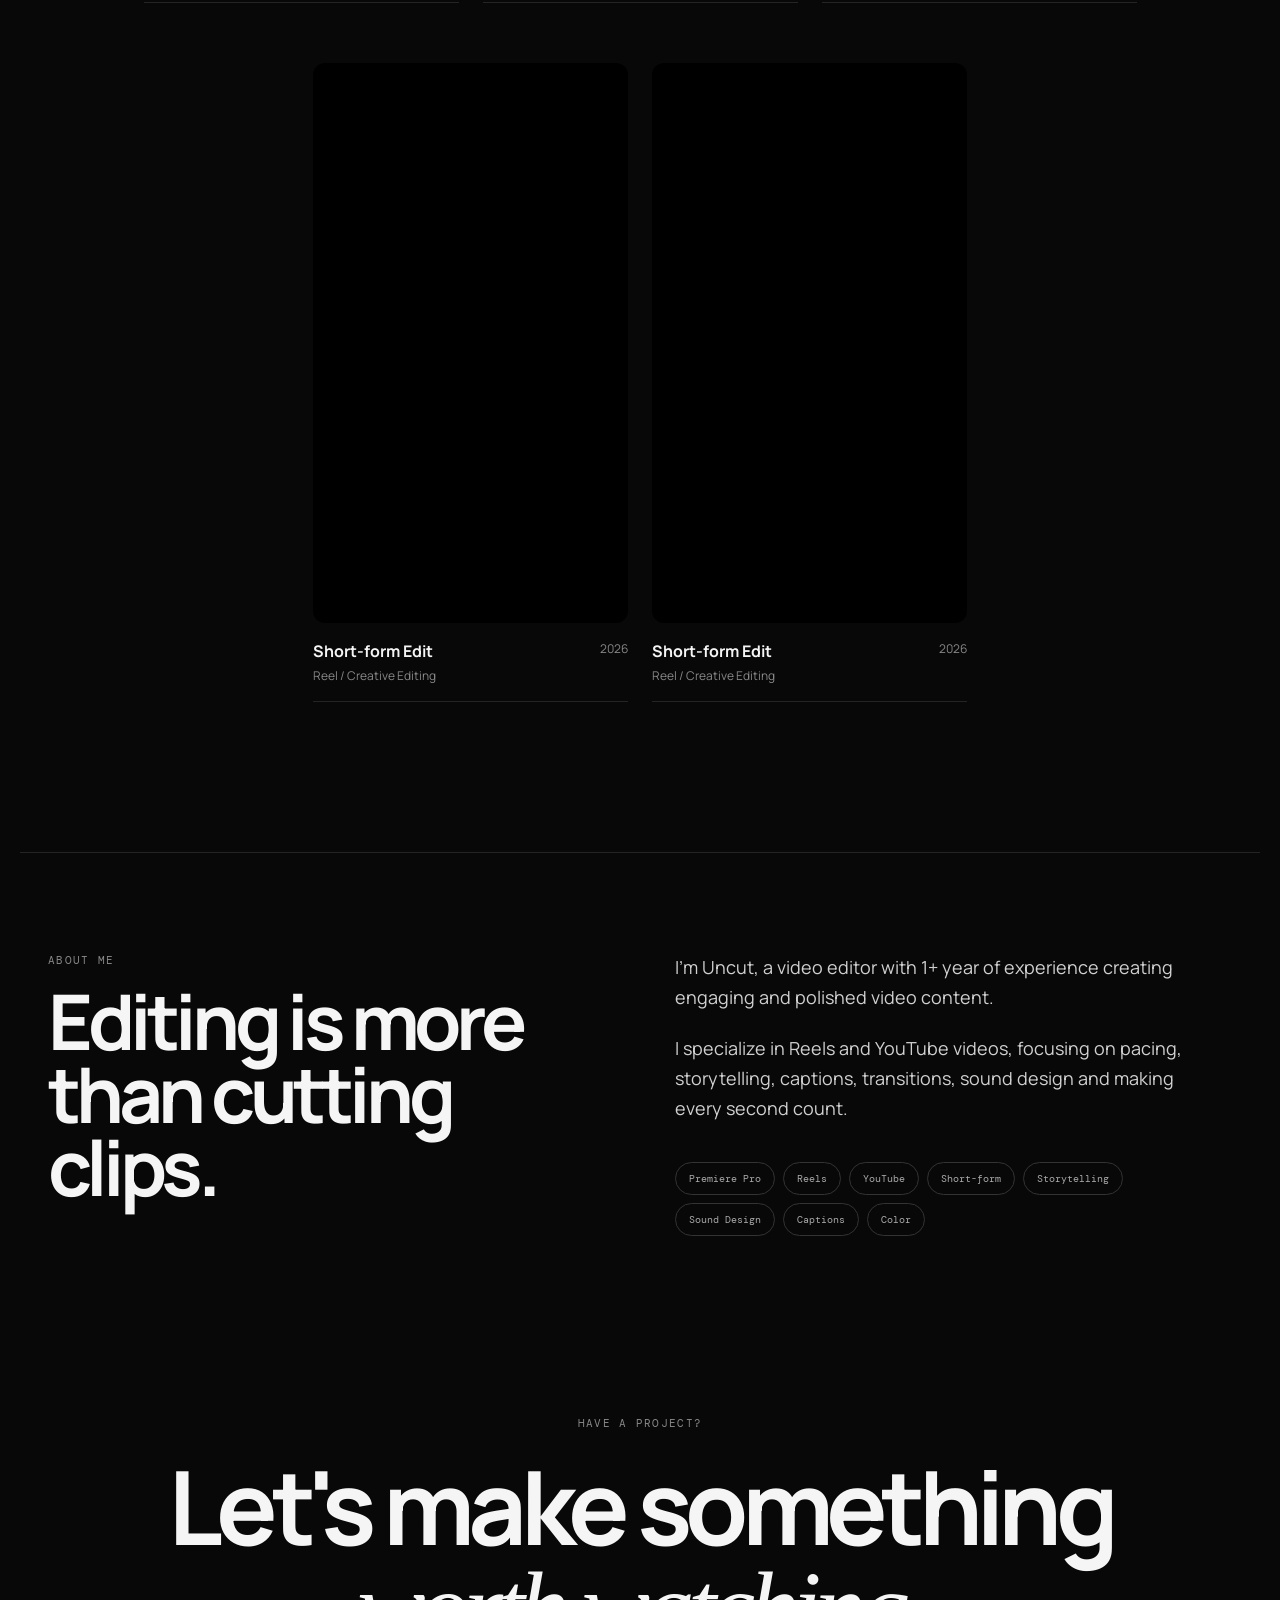
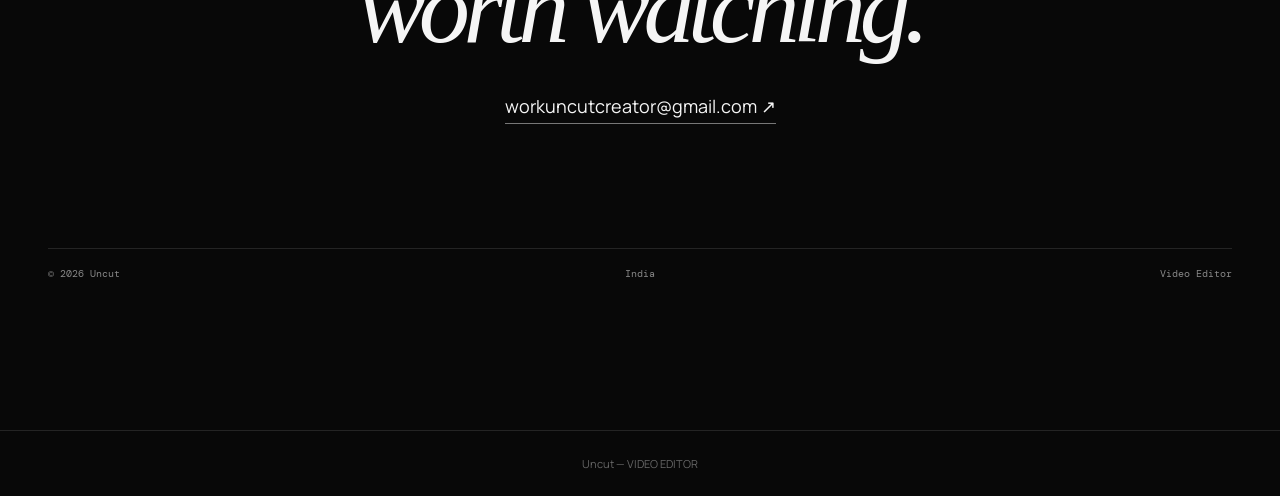
==== commit 763f098c: "Update index.html" ====
--- a/index.html
+++ b/index.html
@@ -190,7 +190,7 @@
           <div class="project-video">
 
             <iframe
-              src="https://www.youtube.com/embed/ppgjhb_GJis?controls=0&modestbranding=1&rel=0&playsinline=1"
+              src="https://www.youtube.com/embed/7KtccOV9bDY?controls=0&modestbranding=1&rel=0&playsinline=1"
               title="YouTube Edit"
               frameborder="0"
               allow="autoplay; encrypted-media; picture-in-picture"
@@ -270,7 +270,7 @@
           <div class="project-video">
 
             <iframe
-              src="https://www.youtube.com/embed/ppgjhb_GJis?controls=0&modestbranding=1&rel=0&playsinline=1"
+              src="https://www.youtube.com/embed/g7iPjjB_KsU?controls=0&modestbranding=1&rel=0&playsinline=1"
               title="Short-form Edit"
               frameborder="0"
               allow="autoplay; encrypted-media; picture-in-picture"
@@ -310,7 +310,7 @@
           <div class="project-video">
 
             <iframe
-              src="https://www.youtube.com/embed/ppgjhb_GJis?controls=0&modestbranding=1&rel=0&playsinline=1"
+              src="https://www.youtube.com/embed/QBpRqiNPQeo?controls=0&modestbranding=1&rel=0&playsinline=1"
               title="Short-form Edit"
               frameborder="0"
               allow="autoplay; encrypted-media; picture-in-picture"
--- a/style.css
+++ b/style.css
@@ -246,51 +246,58 @@
 
 
 /* =========================
-   PROJECT GRID
+   PROJECTS
 ========================= */
 
 /*
-   DESKTOP
+   FLEXBOX IS USED HERE.
 
    5 VIDEOS:
 
-        1       2       3
-
-           4       5
+          1     2     3
+
+            4     5
 
 
    6 VIDEOS:
 
-        1       2       3
-
-        4       5       6
+          1     2     3
+
+          4     5     6
+
+   The last row automatically centers.
 */
 
 .projects {
-  display: grid;
-
-  grid-template-columns: repeat(3, 315px);
+  display: flex;
+
+  flex-wrap: wrap;
 
   justify-content: center;
 
+  align-items: flex-start;
+
   gap: 60px 24px;
 
-  align-items: start;
-}
-
-
-/* =========================
-   PROJECT
+  width: 100%;
+}
+
+
+/* =========================
+   PROJECT CARD
 ========================= */
 
 .project {
   width: 315px;
+
+  flex: 0 0 315px;
+
   min-width: 0;
 }
 
 
 /* =========================
-   YOUTUBE SHORT VIDEO
+   YOUTUBE SHORT
 ========================= */
 
 .project-video {
@@ -470,10 +477,6 @@
 @media (max-width: 1100px) {
 
   .projects {
-    grid-template-columns: repeat(2, 315px);
-
-    justify-content: center;
-
     gap: 50px 24px;
   }
 
@@ -545,18 +548,20 @@
   }
 
 
-  /* PROJECTS */
+  /* VIDEOS */
 
   .projects {
-    grid-template-columns: 315px;
-
-    justify-content: center;
+    flex-direction: column;
+
+    align-items: center;
 
     gap: 50px;
   }
 
   .project {
     width: 315px;
+
+    flex: 0 0 315px;
   }
 
   .project-video {
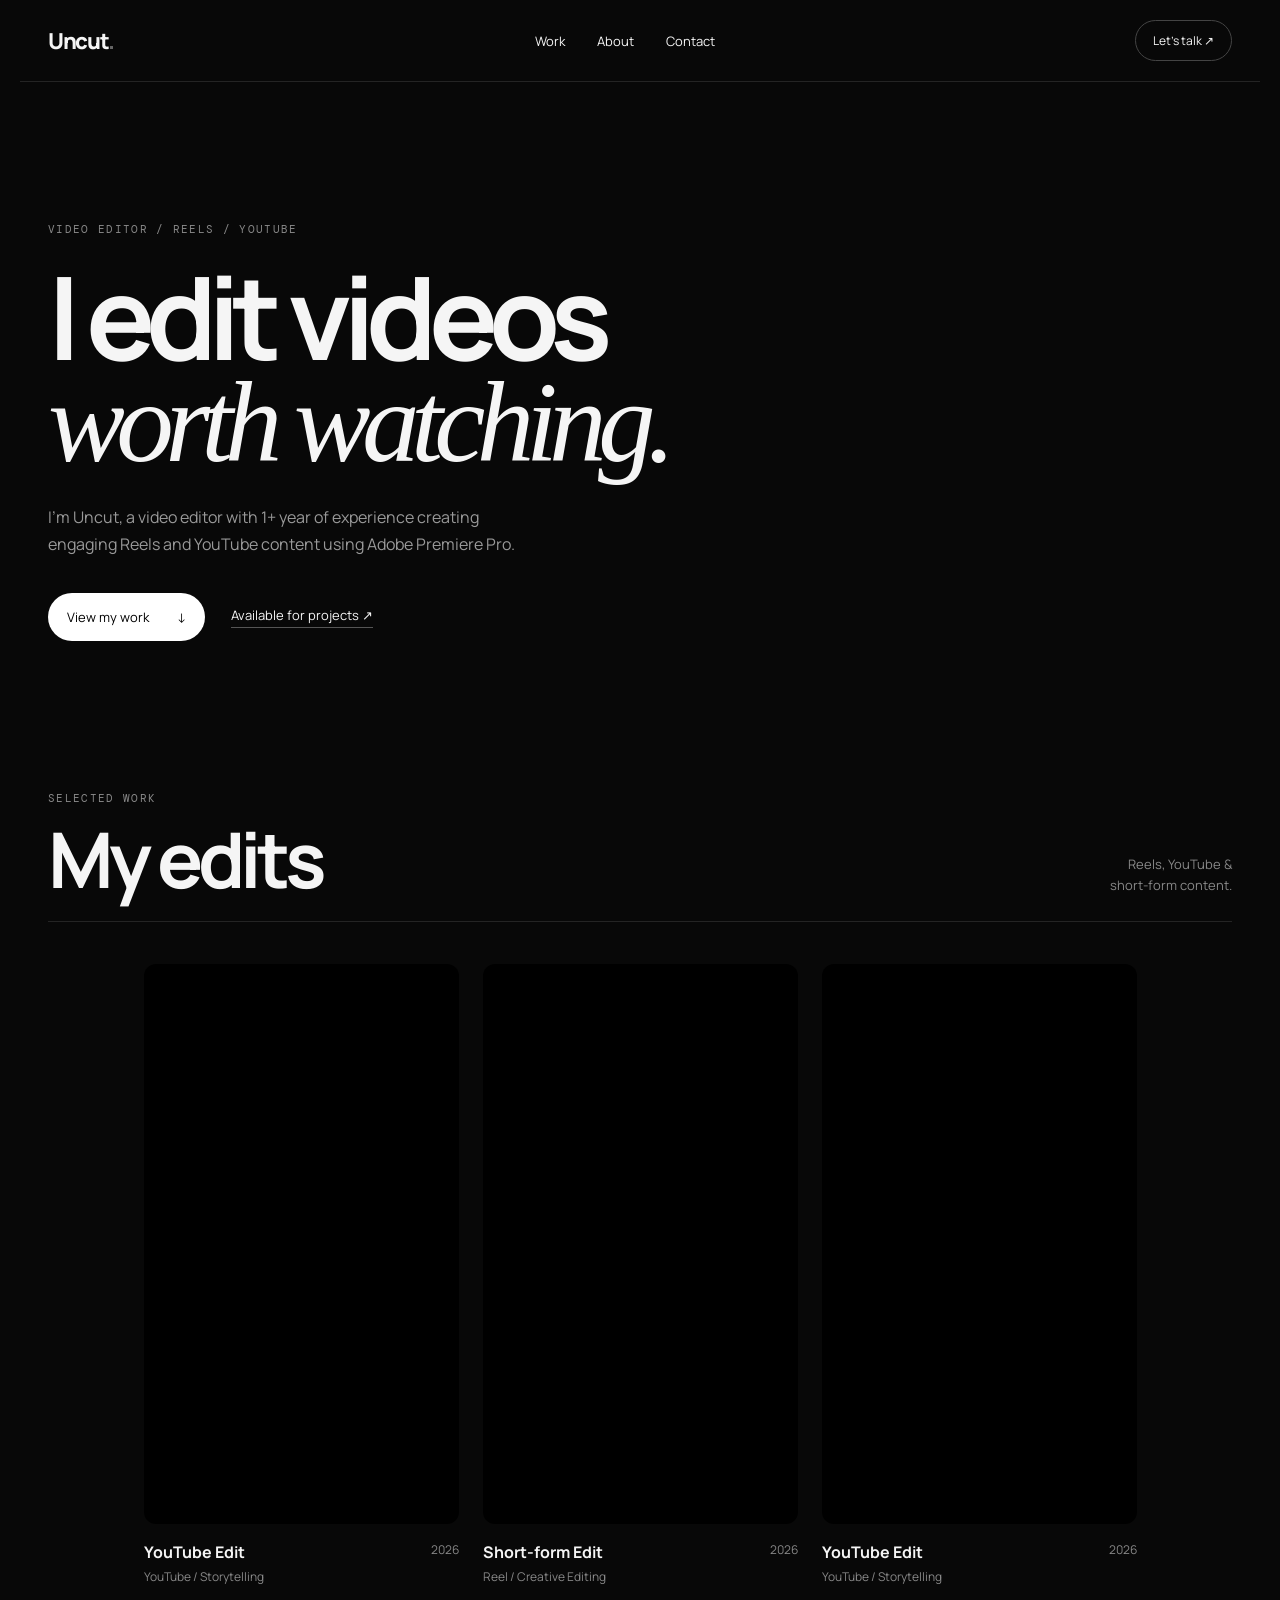
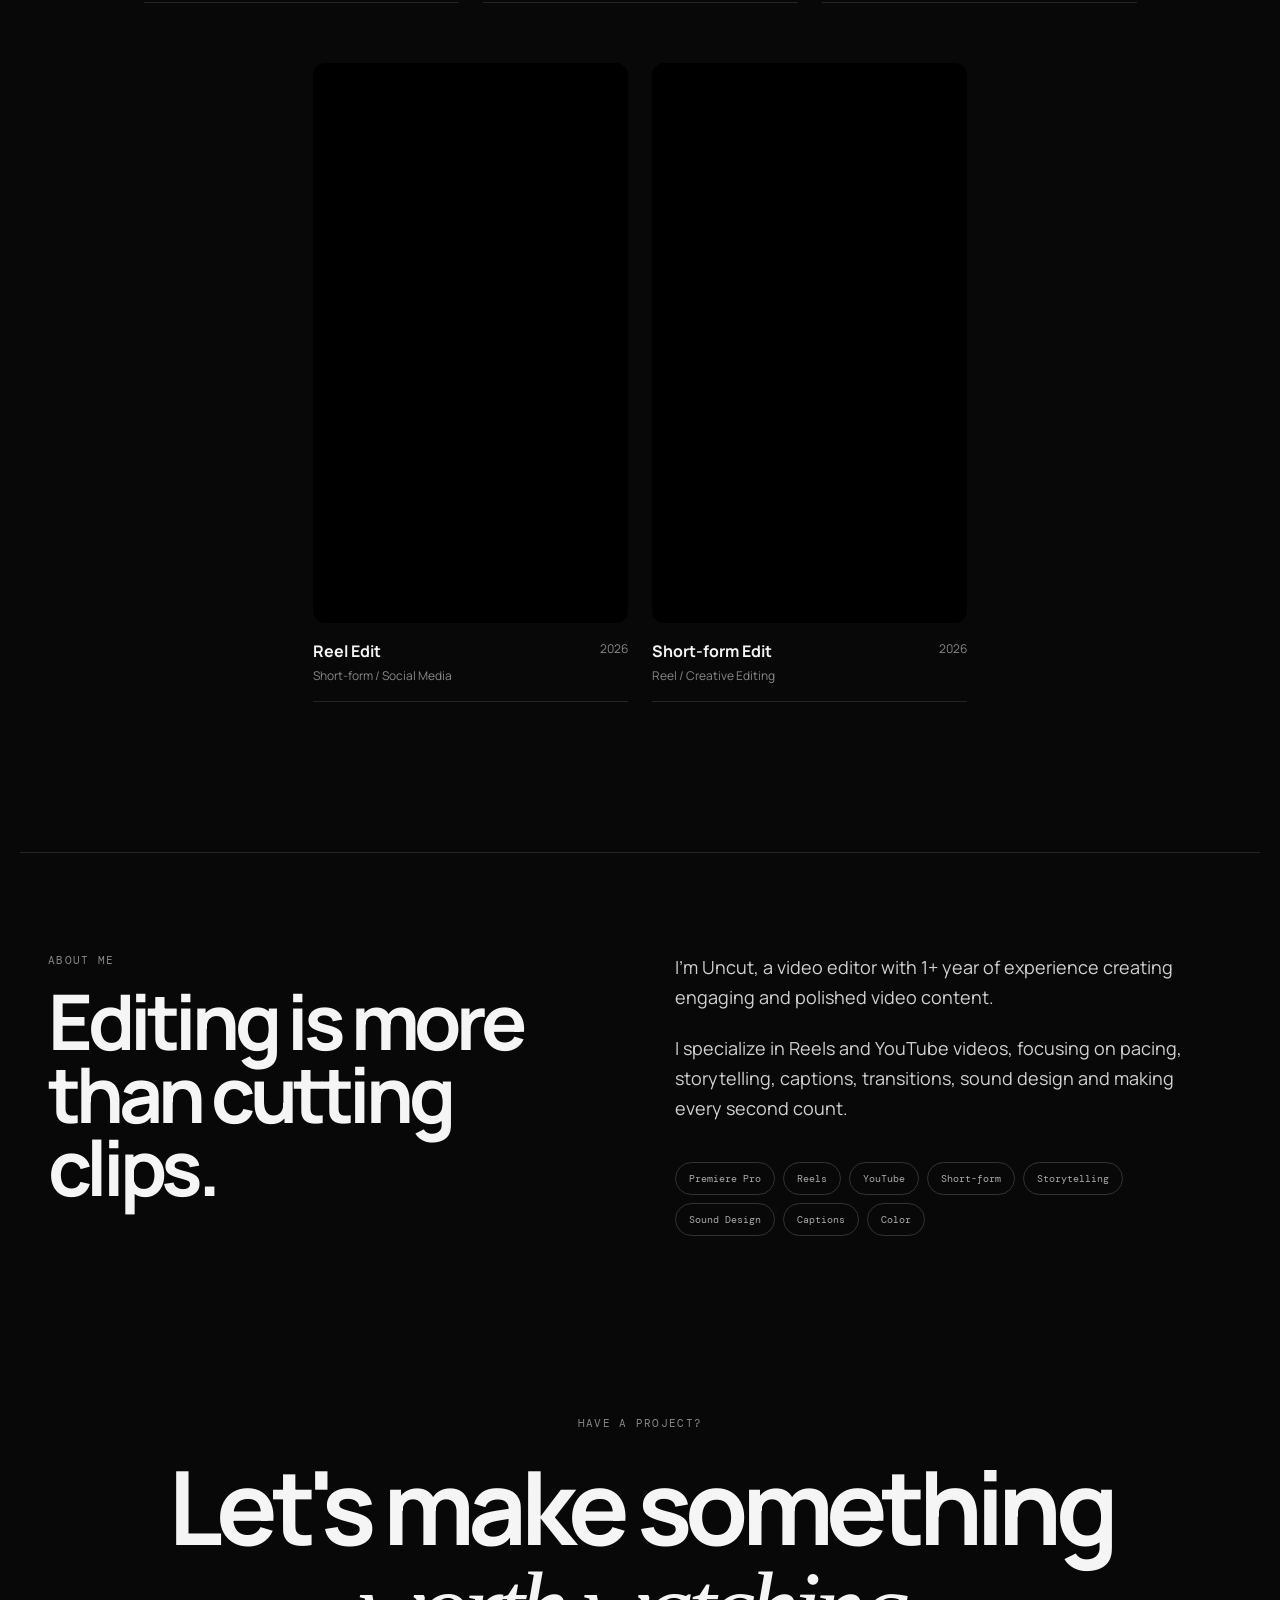
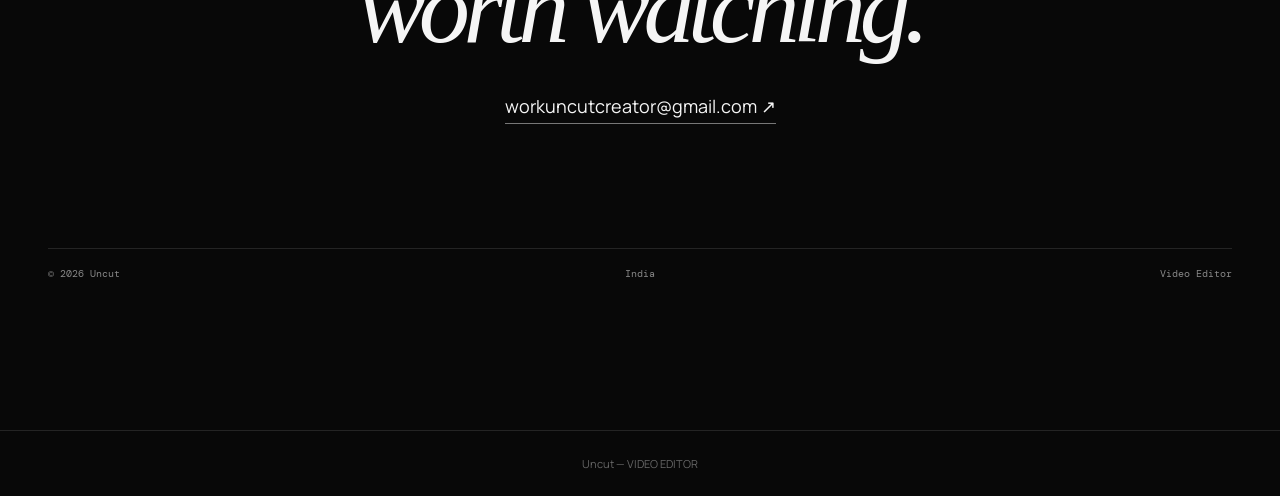
==== commit 90088522: "Update index.html" ====
--- a/index.html
+++ b/index.html
@@ -143,14 +143,131 @@
       <div class="projects">
 
 
-        <!-- PROJECT 01 -->
+
+         <!-- PROJECT 01 -->
 
         <article class="project">
 
           <div class="project-video">
 
             <iframe
-              src="https://www.youtube.com/embed/XgaDNE56vc4?controls=0&modestbranding=1&rel=0&playsinline=1"
+              src="https://www.youtube.com/embed/7KtccOV9bDY?controls=0&modestbranding=1&rel=0&playsinline=1&iv_load_policy=3&cc_load_policy=0"
+              title="YouTube Edit"
+              frameborder="0"
+              allow="autoplay; encrypted-media; picture-in-picture"
+              allowfullscreen>
+            </iframe>
+
+          </div>
+
+          <div class="project-info">
+
+            <div>
+
+              <h3>
+                YouTube Edit
+              </h3>
+
+              <p>
+                YouTube / Storytelling
+              </p>
+
+            </div>
+
+            <span>
+              2026
+            </span>
+
+          </div>
+
+        </article>
+
+        
+         <!-- PROJECT 02 -->
+
+        <article class="project">
+
+          <div class="project-video">
+
+            <iframe
+              src="https://www.youtube.com/embed/QBpRqiNPQeo?controls=0&modestbranding=1&rel=0&playsinline=1&iv_load_policy=3&cc_load_policy=0"
+              title="Short-form Edit"
+              frameborder="0"
+              allow="autoplay; encrypted-media; picture-in-picture"
+              allowfullscreen>
+            </iframe>
+
+          </div>
+
+          <div class="project-info">
+
+            <div>
+
+              <h3>
+                Short-form Edit
+              </h3>
+
+              <p>
+                Reel / Creative Editing
+              </p>
+
+            </div>
+
+            <span>
+              2026
+            </span>
+
+          </div>
+
+        </article>
+
+         <!-- PROJECT 03 -->
+
+        <article class="project">
+
+          <div class="project-video">
+
+            <iframe
+              src="https://www.youtube.com/embed/ppgjhb_GJis?controls=0&modestbranding=1&rel=0&playsinline=1&iv_load_policy=3&cc_load_policy=0"
+              title="YouTube Edit"
+              frameborder="0"
+              allow="autoplay; encrypted-media; picture-in-picture"
+              allowfullscreen>
+            </iframe>
+
+          </div>
+
+          <div class="project-info">
+
+            <div>
+
+              <h3>
+                YouTube Edit
+              </h3>
+
+              <p>
+                YouTube / Storytelling
+              </p>
+
+            </div>
+
+            <span>
+              2026
+            </span>
+
+          </div>
+
+        </article>
+
+
+        <!-- PROJECT 04 -->
+
+        <article class="project">
+
+          <div class="project-video">
+
+            <iframe
+              src="https://www.youtube.com/embed/XgaDNE56vc4?controls=0&modestbranding=1&rel=0&playsinline=1&iv_load_policy=3&cc_load_policy=0"
               title="Reel Edit"
               frameborder="0"
               allow="autoplay; encrypted-media; picture-in-picture"
@@ -183,94 +300,21 @@
 
 
 
-        <!-- PROJECT 02 -->
+       
+
+
+
+       
+
+
+        <!-- PROJECT 05 -->
 
         <article class="project">
 
           <div class="project-video">
 
             <iframe
-              src="https://www.youtube.com/embed/7KtccOV9bDY?controls=0&modestbranding=1&rel=0&playsinline=1"
-              title="YouTube Edit"
-              frameborder="0"
-              allow="autoplay; encrypted-media; picture-in-picture"
-              allowfullscreen>
-            </iframe>
-
-          </div>
-
-          <div class="project-info">
-
-            <div>
-
-              <h3>
-                YouTube Edit
-              </h3>
-
-              <p>
-                YouTube / Storytelling
-              </p>
-
-            </div>
-
-            <span>
-              2026
-            </span>
-
-          </div>
-
-        </article>
-
-
-
-        <!-- PROJECT 03 -->
-
-        <article class="project">
-
-          <div class="project-video">
-
-            <iframe
-              src="https://www.youtube.com/embed/ppgjhb_GJis?controls=0&modestbranding=1&rel=0&playsinline=1"
-              title="YouTube Edit"
-              frameborder="0"
-              allow="autoplay; encrypted-media; picture-in-picture"
-              allowfullscreen>
-            </iframe>
-
-          </div>
-
-          <div class="project-info">
-
-            <div>
-
-              <h3>
-                YouTube Edit
-              </h3>
-
-              <p>
-                YouTube / Storytelling
-              </p>
-
-            </div>
-
-            <span>
-              2026
-            </span>
-
-          </div>
-
-        </article>
-
-
-
-        <!-- PROJECT 04 -->
-
-        <article class="project">
-
-          <div class="project-video">
-
-            <iframe
-              src="https://www.youtube.com/embed/g7iPjjB_KsU?controls=0&modestbranding=1&rel=0&playsinline=1"
+              src="https://www.youtube.com/embed/g7iPjjB_KsU?controls=0&modestbranding=1&rel=0&playsinline=1&iv_load_policy=3&cc_load_policy=0"
               title="Short-form Edit"
               frameborder="0"
               allow="autoplay; encrypted-media; picture-in-picture"
@@ -303,44 +347,7 @@
 
 
 
-        <!-- PROJECT 05 -->
-
-        <article class="project">
-
-          <div class="project-video">
-
-            <iframe
-              src="https://www.youtube.com/embed/QBpRqiNPQeo?controls=0&modestbranding=1&rel=0&playsinline=1"
-              title="Short-form Edit"
-              frameborder="0"
-              allow="autoplay; encrypted-media; picture-in-picture"
-              allowfullscreen>
-            </iframe>
-
-          </div>
-
-          <div class="project-info">
-
-            <div>
-
-              <h3>
-                Short-form Edit
-              </h3>
-
-              <p>
-                Reel / Creative Editing
-              </p>
-
-            </div>
-
-            <span>
-              2026
-            </span>
-
-          </div>
-
-        </article>
-
+       
 
 
         <!-- PROJECT 06
